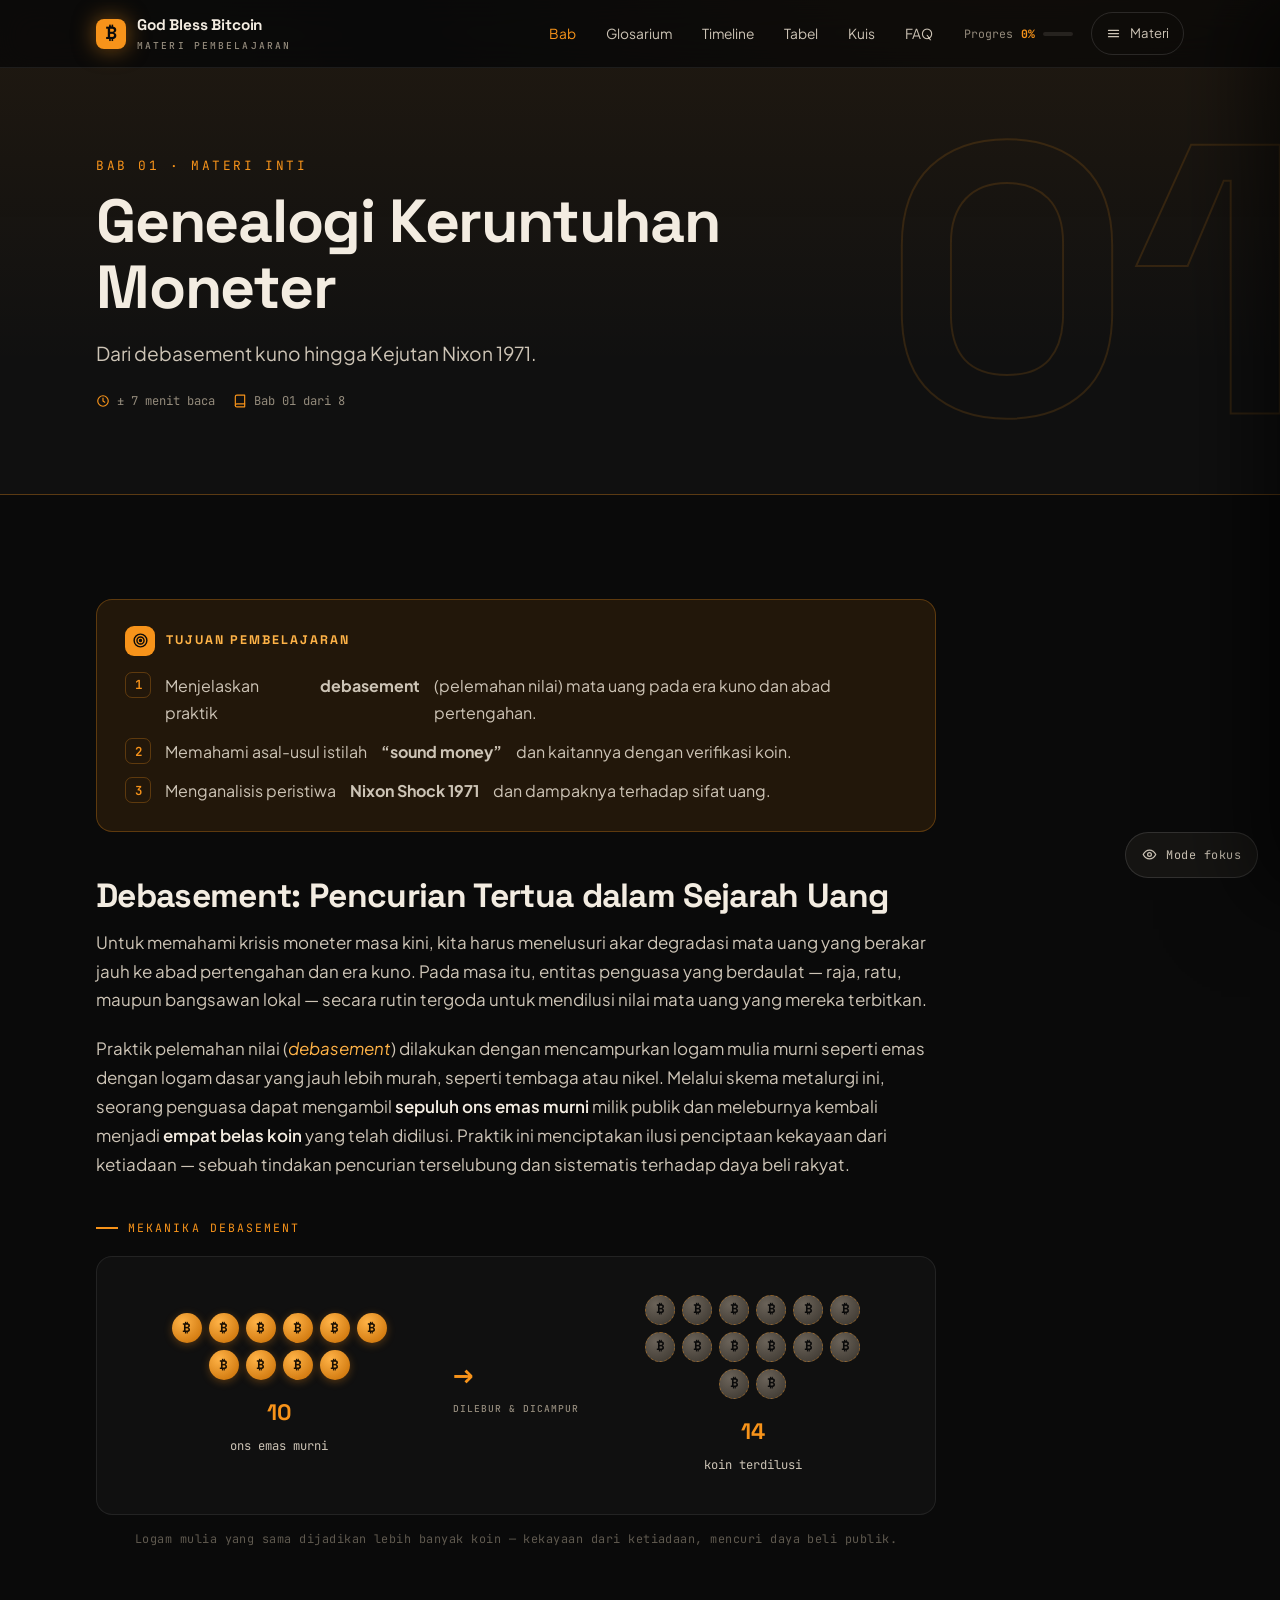
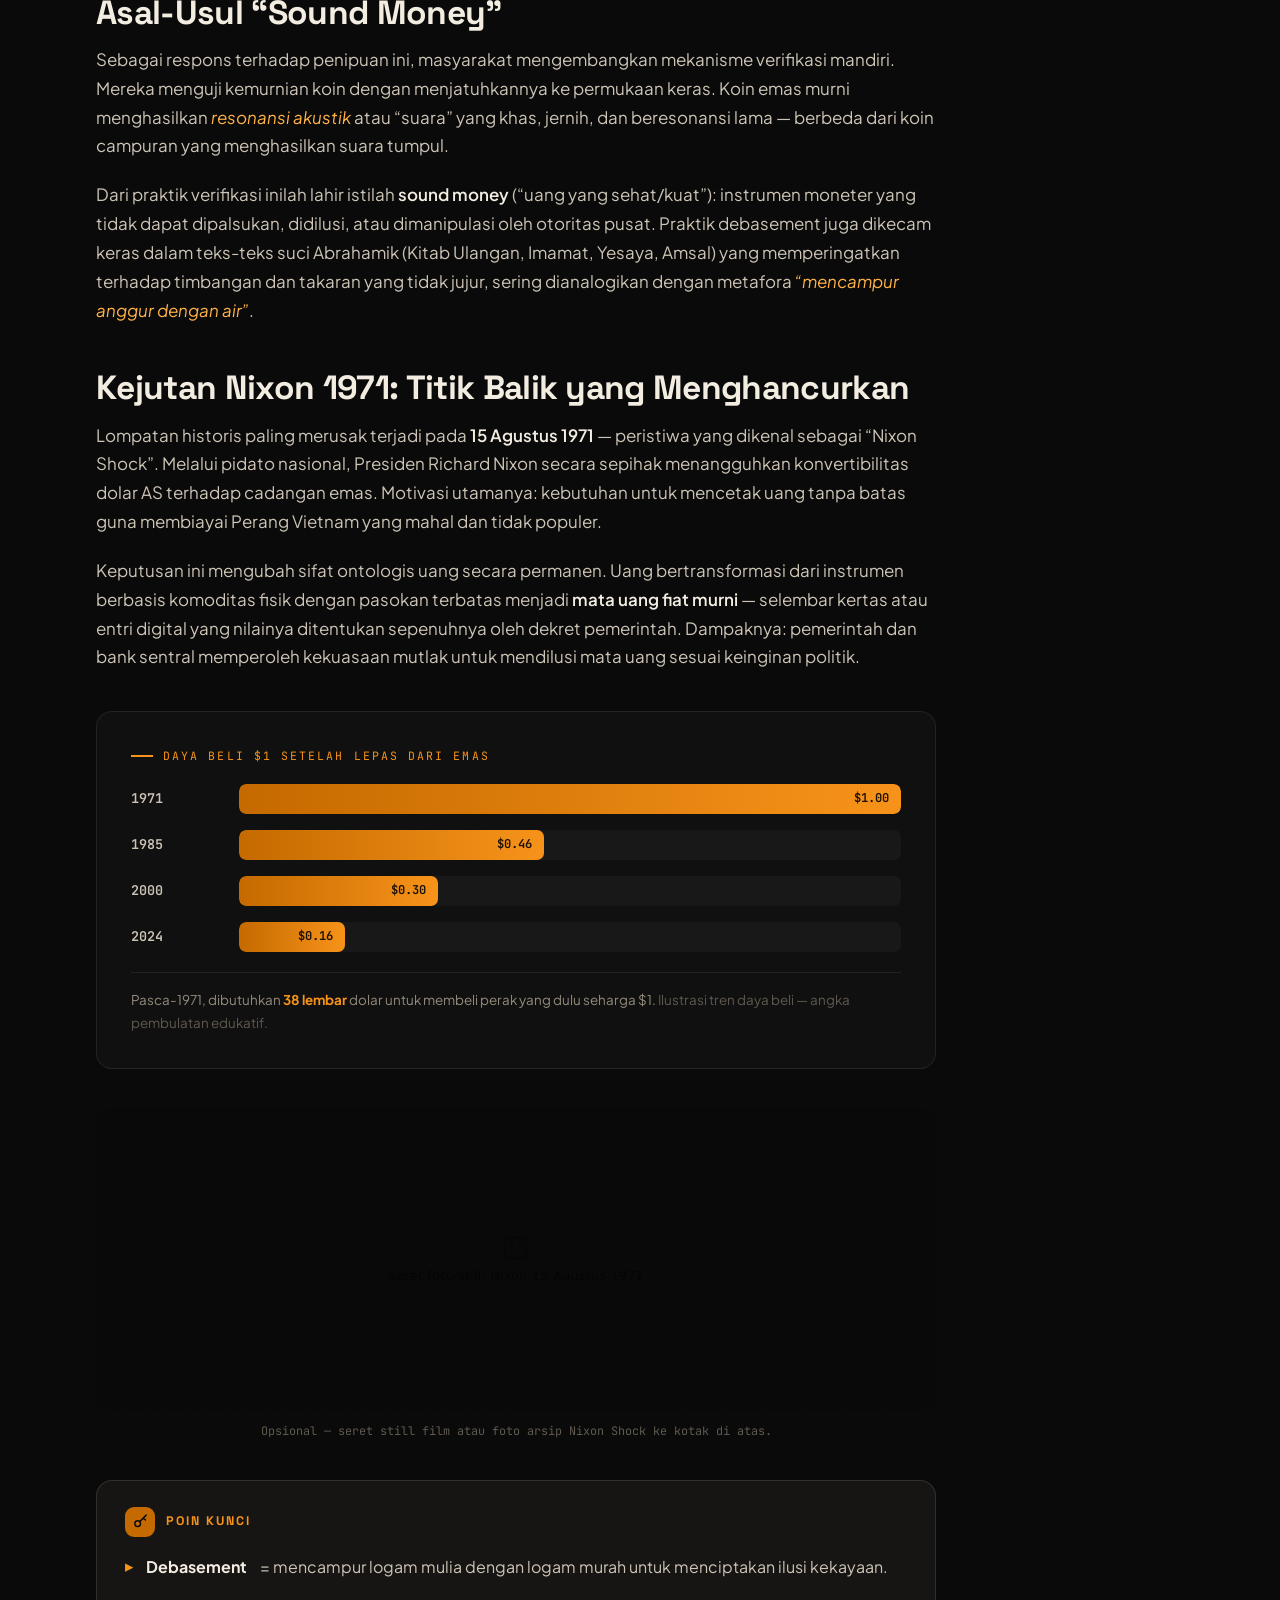
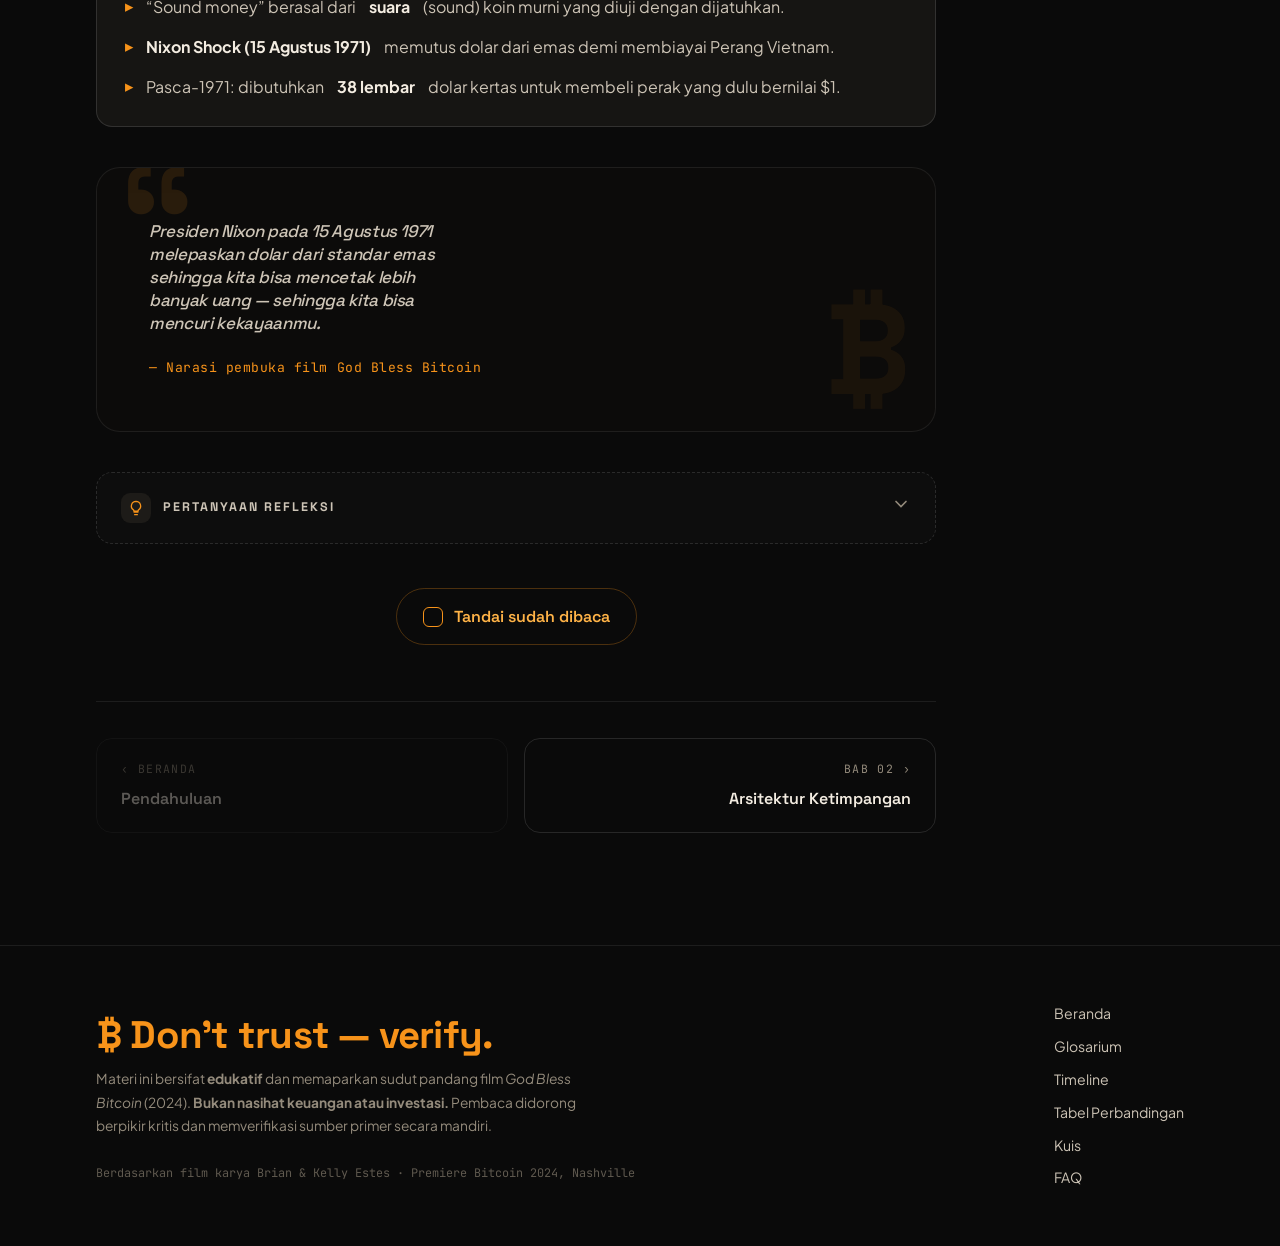
==== bab-1.html @ dab7642d "chore: initial commit — situs pembelajaran God Bless Bitcoin siap deploy Materi 8 bab berdasarkan fi" ====
<!DOCTYPE html>
<html lang="id">
<head>
<script>document.documentElement.classList.add('js');</script>
<meta charset="UTF-8" />
<meta name="viewport" content="width=device-width, initial-scale=1.0" />
<title>Bab 01: Genealogi Keruntuhan Moneter — God Bless Bitcoin</title>
<meta name="description" content="Dari debasement kuno hingga Kejutan Nixon 1971." />
<link rel="preconnect" href="https://fonts.googleapis.com" />
<link rel="preconnect" href="https://fonts.gstatic.com" crossorigin />
<link href="https://fonts.googleapis.com/css2?family=Space+Grotesk:wght@400;500;600;700&family=Plus+Jakarta+Sans:ital,wght@0,400;0,500;0,600;0,700;1,400;1,500&family=JetBrains+Mono:wght@400;500;600&display=swap" rel="stylesheet" />
<link rel="stylesheet" href="assets/styles.css" />
<link rel="stylesheet" href="assets/diagrams.css" />
</head>
<body data-page="bab-1">
<div class="scrollbar"></div>
<header class="nav">
  <div class="nav__inner">
    <a class="brand" href="index.html">
      <span class="brand__mark btc">₿</span>
      <span class="brand__txt">God Bless Bitcoin<small>Materi Pembelajaran</small></span>
    </a>
    <span class="nav__spacer"></span>
    <nav class="nav__links" aria-label="Navigasi utama">
      <a class="nav__link is-active" href="bab-1.html">Bab</a>
      <a class="nav__link" href="glosarium.html">Glosarium</a>
      <a class="nav__link" href="timeline.html">Timeline</a>
      <a class="nav__link" href="tabel.html">Tabel</a>
      <a class="nav__link" href="kuis.html">Kuis</a>
      <a class="nav__link" href="faq.html">FAQ</a>
    </nav>
    <span class="nav__progress">Progres <b>0%</b><span class="nav__dot"><i></i></span></span>
    <button class="menu-btn" data-open-menu aria-label="Buka daftar materi">
      <svg viewBox="0 0 24 24" fill="none" stroke="currentColor" stroke-width="2" stroke-linecap="round"><path d="M4 7h16M4 12h16M4 17h16"/></svg>
      Materi
    </button>
  </div>
</header>

<main class="page">
  <section class="chap-band">
    <span class="chap-band__ghost" aria-hidden="true">01</span>
    <div class="wrap" data-reveal>
      <span class="chap-band__no mono">BAB 01 · MATERI INTI</span>
      <h1>Genealogi Keruntuhan Moneter</h1>
      <p class="chap-band__sub">Dari debasement kuno hingga Kejutan Nixon 1971.</p>
      <div class="chap-band__meta">
        <span><svg viewBox="0 0 24 24" fill="none" stroke="currentColor" stroke-width="2" stroke-linecap="round" stroke-linejoin="round"><circle cx="12" cy="12" r="9"/><path d="M12 7v5l3 2"/></svg> ± 7 menit baca</span>
        <span><svg viewBox="0 0 24 24" fill="none" stroke="currentColor" stroke-width="2" stroke-linecap="round" stroke-linejoin="round"><path d="M4 19.5A2.5 2.5 0 016.5 17H20"/><path d="M6.5 2H20v20H6.5A2.5 2.5 0 014 19.5v-15A2.5 2.5 0 016.5 2z"/></svg> Bab 01 dari 8</span>
      </div>
    </div>
  </section>

  <section class="article">
    <div class="wrap">
      <div class="read">
        <div class="callout c-obj" data-reveal>
          <div class="callout__title"><span class="ic"><svg viewBox="0 0 24 24" fill="none" stroke="currentColor" stroke-width="2"><circle cx="12" cy="12" r="9"/><circle cx="12" cy="12" r="5"/><circle cx="12" cy="12" r="1.4" fill="currentColor"/></svg></span>Tujuan Pembelajaran</div>
          <ol>
            <li>Menjelaskan praktik <strong>debasement</strong> (pelemahan nilai) mata uang pada era kuno dan abad pertengahan.</li>
            <li>Memahami asal-usul istilah <strong>“sound money”</strong> dan kaitannya dengan verifikasi koin.</li>
            <li>Menganalisis peristiwa <strong>Nixon Shock 1971</strong> dan dampaknya terhadap sifat uang.</li>
          </ol>
        </div>

        <h2>Debasement: Pencurian Tertua dalam Sejarah Uang</h2>
        <p>Untuk memahami krisis moneter masa kini, kita harus menelusuri akar degradasi mata uang yang berakar jauh ke abad pertengahan dan era kuno. Pada masa itu, entitas penguasa yang berdaulat — raja, ratu, maupun bangsawan lokal — secara rutin tergoda untuk mendilusi nilai mata uang yang mereka terbitkan.</p>
        <p>Praktik pelemahan nilai (<em>debasement</em>) dilakukan dengan mencampurkan logam mulia murni seperti emas dengan logam dasar yang jauh lebih murah, seperti tembaga atau nikel. Melalui skema metalurgi ini, seorang penguasa dapat mengambil <strong>sepuluh ons emas murni</strong> milik publik dan meleburnya kembali menjadi <strong>empat belas koin</strong> yang telah didilusi. Praktik ini menciptakan ilusi penciptaan kekayaan dari ketiadaan — sebuah tindakan pencurian terselubung dan sistematis terhadap daya beli rakyat.</p>
        <figure class="dgm" data-reveal>
          <div class="dgm__title">Mekanika Debasement</div>
          <div class="debase">
            <div class="debase__side">
              <div class="debase__coins">
                <span class="coin coin--pure">₿</span><span class="coin coin--pure">₿</span><span class="coin coin--pure">₿</span><span class="coin coin--pure">₿</span><span class="coin coin--pure">₿</span><span class="coin coin--pure">₿</span><span class="coin coin--pure">₿</span><span class="coin coin--pure">₿</span><span class="coin coin--pure">₿</span><span class="coin coin--pure">₿</span>
              </div>
              <div class="debase__lbl"><b>10</b> ons emas murni</div>
            </div>
            <div class="debase__arrow">&rarr;<small>dilebur &amp; dicampur</small></div>
            <div class="debase__side">
              <div class="debase__coins">
                <span class="coin coin--debased">₿</span><span class="coin coin--debased">₿</span><span class="coin coin--debased">₿</span><span class="coin coin--debased">₿</span><span class="coin coin--debased">₿</span><span class="coin coin--debased">₿</span><span class="coin coin--debased">₿</span><span class="coin coin--debased">₿</span><span class="coin coin--debased">₿</span><span class="coin coin--debased">₿</span><span class="coin coin--debased">₿</span><span class="coin coin--debased">₿</span><span class="coin coin--debased">₿</span><span class="coin coin--debased">₿</span>
              </div>
              <div class="debase__lbl"><b>14</b> koin terdilusi</div>
            </div>
          </div>
          <figcaption class="dgm__cap">Logam mulia yang sama dijadikan lebih banyak koin — kekayaan dari ketiadaan, mencuri daya beli publik.</figcaption>
        </figure>
        <h2>Asal-Usul “Sound Money”</h2>
        <p>Sebagai respons terhadap penipuan ini, masyarakat mengembangkan mekanisme verifikasi mandiri. Mereka menguji kemurnian koin dengan menjatuhkannya ke permukaan keras. Koin emas murni menghasilkan <em>resonansi akustik</em> atau “suara” yang khas, jernih, dan beresonansi lama — berbeda dari koin campuran yang menghasilkan suara tumpul.</p>
        <p>Dari praktik verifikasi inilah lahir istilah <strong>sound money</strong> (“uang yang sehat/kuat”): instrumen moneter yang tidak dapat dipalsukan, didilusi, atau dimanipulasi oleh otoritas pusat. Praktik debasement juga dikecam keras dalam teks-teks suci Abrahamik (Kitab Ulangan, Imamat, Yesaya, Amsal) yang memperingatkan terhadap timbangan dan takaran yang tidak jujur, sering dianalogikan dengan metafora <em>“mencampur anggur dengan air”</em>.</p>
        <h2>Kejutan Nixon 1971: Titik Balik yang Menghancurkan</h2>
        <p>Lompatan historis paling merusak terjadi pada <strong>15 Agustus 1971</strong> — peristiwa yang dikenal sebagai “Nixon Shock”. Melalui pidato nasional, Presiden Richard Nixon secara sepihak menangguhkan konvertibilitas dolar AS terhadap cadangan emas. Motivasi utamanya: kebutuhan untuk mencetak uang tanpa batas guna membiayai Perang Vietnam yang mahal dan tidak populer.</p>
        <p>Keputusan ini mengubah sifat ontologis uang secara permanen. Uang bertransformasi dari instrumen berbasis komoditas fisik dengan pasokan terbatas menjadi <strong>mata uang fiat murni</strong> — selembar kertas atau entri digital yang nilainya ditentukan sepenuhnya oleh dekret pemerintah. Dampaknya: pemerintah dan bank sentral memperoleh kekuasaan mutlak untuk mendilusi mata uang sesuai keinginan politik.</p>
        <figure class="dgm barchart" data-reveal>
          <div class="dgm__title">Daya Beli $1 Setelah Lepas dari Emas</div>
          <div class="barchart__rows">
            <div class="barrow"><span class="barrow__yr mono">1971</span><div class="barrow__track"><div class="barrow__fill" style="--w:100%"><span class="barrow__val">$1.00</span></div></div></div>
            <div class="barrow"><span class="barrow__yr mono">1985</span><div class="barrow__track"><div class="barrow__fill" style="--w:46%"><span class="barrow__val">$0.46</span></div></div></div>
            <div class="barrow"><span class="barrow__yr mono">2000</span><div class="barrow__track"><div class="barrow__fill" style="--w:30%"><span class="barrow__val">$0.30</span></div></div></div>
            <div class="barrow"><span class="barrow__yr mono">2024</span><div class="barrow__track"><div class="barrow__fill" style="--w:16%"><span class="barrow__val">$0.16</span></div></div></div>
          </div>
          <div class="barchart__foot">Pasca-1971, dibutuhkan <b>38 lembar</b> dolar untuk membeli perak yang dulu seharga $1. <span style="color:var(--text-faint)">Ilustrasi tren daya beli — angka pembulatan edukatif.</span></div>
        </figure>

        <figure class="imgslot" data-reveal>
          <image-slot id="bab1-nixon" style="height:300px" shape="rounded" radius="16" placeholder="Seret foto/still: Nixon 15 Agustus 1971"></image-slot>
          <figcaption>Opsional — seret still film atau foto arsip Nixon Shock ke kotak di atas.</figcaption>
        </figure>

        <div class="callout c-key">
          <div class="callout__title"><span class="ic"><svg viewBox="0 0 24 24" fill="none" stroke="currentColor" stroke-width="2" stroke-linecap="round" stroke-linejoin="round"><circle cx="8" cy="15" r="4"/><path d="M10.8 12.2L20 3M16 7l3 3"/></svg></span>Poin Kunci</div>
          <ul>
            <li><strong>Debasement</strong> = mencampur logam mulia dengan logam murah untuk menciptakan ilusi kekayaan.</li>
            <li>“Sound money” berasal dari <strong>suara</strong> (sound) koin murni yang diuji dengan dijatuhkan.</li>
            <li><strong>Nixon Shock (15 Agustus 1971)</strong> memutus dolar dari emas demi membiayai Perang Vietnam.</li>
            <li>Pasca-1971: dibutuhkan <strong>38 lembar</strong> dolar kertas untuk membeli perak yang dulu bernilai $1.</li>
          </ul>
        </div>
        <figure class="quote">
          <p>Presiden Nixon pada 15 Agustus 1971 melepaskan dolar dari standar emas sehingga kita bisa mencetak lebih banyak uang — sehingga kita bisa mencuri kekayaanmu.</p>
          <cite>— Narasi pembuka film God Bless Bitcoin</cite>
        </figure>

        <details class="reflect" data-reveal>
          <summary>
            <span class="ic"><svg viewBox="0 0 24 24" fill="none" stroke="currentColor" stroke-width="2" stroke-linecap="round" stroke-linejoin="round"><path d="M9 18h6M10 22h4M12 2a7 7 0 00-4 12.7c.6.5 1 1.3 1 2.1h6c0-.8.4-1.6 1-2.1A7 7 0 0012 2z"/></svg></span>
            <b>Pertanyaan Refleksi</b>
            <span class="chev"><svg viewBox="0 0 24 24" width="20" height="20" fill="none" stroke="currentColor" stroke-width="2" stroke-linecap="round"><path d="M6 9l6 6 6-6"/></svg></span>
          </summary>
          <div class="reflect__body">
            <ol>
              <li>Mengapa kemampuan mencetak uang tanpa batas bisa disebut sebagai “pencurian” meskipun dilakukan secara legal oleh negara?</li>
              <li>Apa perbedaan filosofis antara uang yang dijangkar komoditas (emas) dengan uang fiat?</li>
            </ol>
          </div>
        </details>

        <div class="read-toggle">
          <button id="markRead" data-slug="bab-1">
            <span class="box"><svg viewBox="0 0 24 24" fill="none" stroke="currentColor" stroke-width="3" stroke-linecap="round" stroke-linejoin="round"><path d="M5 13l4 4L19 7"/></svg></span>
            <span class="label">Tandai sudah dibaca</span>
          </button>
        </div>

        <nav class="chap-nav" aria-label="Navigasi bab">
        <a class="prev disabled" href="index.html"><span class="lbl">‹ Beranda</span><span class="ttl">Pendahuluan</span></a>
        <a class="next" href="bab-2.html"><span class="lbl">Bab 02 ›</span><span class="ttl">Arsitektur Ketimpangan</span></a>
      </nav>
      </div>
    </div>
  </section>
</main>

<footer class="foot">
  <div class="wrap foot__grid">
    <div>
      <div class="foot__tag btc">₿ Don't trust — verify.</div>
      <p class="foot__disc">Materi ini bersifat <strong>edukatif</strong> dan memaparkan sudut pandang film <em>God Bless Bitcoin</em> (2024). <strong>Bukan nasihat keuangan atau investasi.</strong> Pembaca didorong berpikir kritis dan memverifikasi sumber primer secara mandiri.</p>
      <p class="foot__cred">Berdasarkan film karya Brian &amp; Kelly Estes · Premiere Bitcoin 2024, Nashville</p>
    </div>
    <nav class="foot__links" aria-label="Tautan kaki">
      <a href="index.html">Beranda</a>
      <a href="glosarium.html">Glosarium</a>
      <a href="timeline.html">Timeline</a>
      <a href="tabel.html">Tabel Perbandingan</a>
      <a href="kuis.html">Kuis</a>
      <a href="faq.html">FAQ</a>
    </nav>
  </div>
</footer>
<button class="focus-fab" id="focusFab" aria-label="Mode fokus baca">
  <svg viewBox="0 0 24 24" fill="none" stroke="currentColor" stroke-width="2" stroke-linecap="round" stroke-linejoin="round"><path d="M2 12s3.5-7 10-7 10 7 10 7-3.5 7-10 7-10-7-10-7z"/><circle cx="12" cy="12" r="3"/></svg>
  <span class="label">Mode fokus</span>
</button>
<script src="assets/image-slot.js"></script>
<script src="assets/app.js"></script>
</body>
</html>
---- assets/styles.css ----
/* =========================================================================
   GOD BLESS BITCOIN — Materi Pembelajaran
   Design system: dark mode, Bitcoin-orange glow.
   Type: Space Grotesk (display) / Plus Jakarta Sans (body) / JetBrains Mono (labels)
   ========================================================================= */

:root {
  /* Surfaces (warm-toned blacks, chroma kept very low) */
  --bg:        #0A0A0A;
  --bg-1:      #101010;
  --bg-2:      #161513;
  --bg-3:      #1d1b18;
  --bg-card:   #141312;
  --ink:       #0A0A0A;

  /* Bitcoin orange family */
  --orange:        #F7931A;
  --orange-bright: #FFB347;
  --orange-glow:   #FF9E2C;
  --orange-dark:   #C56A00;
  --orange-tint:   rgba(247,147,26,0.10);
  --orange-tint-2: rgba(247,147,26,0.16);
  --orange-line:   rgba(247,147,26,0.28);

  /* Text (warm off-white, no pure white) */
  --text:       #F3ECE1;
  --text-soft:  #CDC4B6;
  --text-muted: #948B7C;
  --text-faint: #5f594f;

  /* Neutral borders */
  --line:    rgba(255,255,255,0.08);
  --line-2:  rgba(255,255,255,0.12);

  --radius:    16px;
  --radius-sm: 10px;
  --radius-lg: 24px;

  --maxw: 1200px;
  --readw: 70ch;

  --shadow:      0 24px 60px -24px rgba(0,0,0,0.8);
  --glow:        0 0 0 1px var(--orange-line), 0 18px 50px -18px rgba(247,147,26,0.35);

  --font-display: "Space Grotesk", system-ui, sans-serif;
  --font-body:    "Plus Jakarta Sans", system-ui, sans-serif;
  --font-mono:    "JetBrains Mono", ui-monospace, monospace;

  --nav-h: 68px;
}

/* ----------------------------------------------------------------- reset */
*, *::before, *::after { box-sizing: border-box; }
* { margin: 0; padding: 0; }

html { scroll-behavior: smooth; scroll-padding-top: calc(var(--nav-h) + 24px); }
@media (prefers-reduced-motion: reduce) { html { scroll-behavior: auto; } }

body {
  font-family: var(--font-body);
  background: var(--bg);
  color: var(--text);
  line-height: 1.7;
  -webkit-font-smoothing: antialiased;
  text-rendering: optimizeLegibility;
  overflow-x: hidden;
}

/* Ambient orange aura fixed behind everything */
body::before {
  content: "";
  position: fixed;
  inset: 0;
  z-index: 0;
  pointer-events: none;
  background:
    radial-gradient(1100px 600px at 80% -8%, rgba(247,147,26,0.10), transparent 60%),
    radial-gradient(900px 500px at -5% 12%, rgba(247,147,26,0.05), transparent 55%);
}

img { max-width: 100%; display: block; }
a { color: inherit; text-decoration: none; }
button { font: inherit; color: inherit; cursor: pointer; background: none; border: none; }

::selection { background: var(--orange); color: #0A0A0A; }

/* scrollbar */
::-webkit-scrollbar { width: 11px; height: 11px; }
::-webkit-scrollbar-track { background: var(--bg); }
::-webkit-scrollbar-thumb { background: #2b2823; border-radius: 20px; border: 3px solid var(--bg); }
::-webkit-scrollbar-thumb:hover { background: var(--orange-dark); }

/* ------------------------------------------------------------- typography */
h1, h2, h3, h4 { font-family: var(--font-display); font-weight: 700; line-height: 1.08; letter-spacing: -0.02em; }
.mono { font-family: var(--font-mono); }

.eyebrow {
  font-family: var(--font-mono);
  font-size: 0.72rem;
  letter-spacing: 0.28em;
  text-transform: uppercase;
  color: var(--orange);
  font-weight: 600;
}

.btc { font-family: var(--font-display); }

/* ------------------------------------------------------------------ layout */
.wrap { width: 100%; max-width: var(--maxw); margin-inline: auto; padding-inline: clamp(20px, 5vw, 56px); position: relative; z-index: 1; }
.page { position: relative; z-index: 1; }
.section { padding-block: clamp(56px, 9vw, 120px); }
.read { max-width: var(--readw); }

/* =================================================================== NAV */
.nav {
  position: sticky; top: 0; z-index: 80;
  height: var(--nav-h);
  display: flex; align-items: center;
  background: rgba(10,10,10,0.72);
  backdrop-filter: blur(16px) saturate(1.2);
  border-bottom: 1px solid var(--line);
  transition: transform .35s ease;
}
.nav__inner { width: 100%; max-width: var(--maxw); margin-inline: auto; padding-inline: clamp(20px, 5vw, 56px);
  display: flex; align-items: center; gap: 18px; }
.brand { display: flex; align-items: center; gap: 11px; font-family: var(--font-display); font-weight: 700; letter-spacing: -0.01em; }
.brand__mark {
  width: 30px; height: 30px; border-radius: 8px; flex: none;
  display: grid; place-items: center;
  background: var(--orange); color: #0A0A0A; font-weight: 700; font-size: 1.1rem;
  box-shadow: 0 0 22px rgba(247,147,26,0.5);
}
.brand__txt { font-size: 0.96rem; }
.brand__txt small { display: block; font-family: var(--font-mono); font-weight: 500; font-size: 0.6rem; letter-spacing: 0.22em; color: var(--text-muted); text-transform: uppercase; }
.nav__spacer { flex: 1; }
.nav__links { display: flex; align-items: center; gap: 4px; }
.nav__link {
  font-size: 0.86rem; color: var(--text-soft); padding: 8px 13px; border-radius: 999px;
  transition: color .2s, background .2s; white-space: nowrap;
}
.nav__link:hover { color: var(--text); background: rgba(255,255,255,0.05); }
.nav__link.is-active { color: var(--orange); }
.nav__progress { font-family: var(--font-mono); font-size: 0.72rem; color: var(--text-muted); display: flex; align-items: center; gap: 8px; }
.nav__progress b { color: var(--orange); }
.nav__dot { width: 30px; height: 4px; border-radius: 9px; background: #26231f; overflow: hidden; }
.nav__dot i { display: block; height: 100%; width: 0%; background: var(--orange); transition: width .4s ease; }

.menu-btn {
  display: inline-flex; align-items: center; gap: 9px; padding: 9px 14px;
  border: 1px solid var(--line-2); border-radius: 999px; font-size: 0.82rem; color: var(--text-soft);
  transition: border-color .2s, color .2s;
}
.menu-btn:hover { border-color: var(--orange-line); color: var(--text); }
.menu-btn svg { width: 15px; height: 15px; }

/* scroll progress bar (top) */
.scrollbar { position: fixed; top: 0; left: 0; height: 3px; width: 0%; background: linear-gradient(90deg, var(--orange-dark), var(--orange-bright)); z-index: 95; box-shadow: 0 0 12px rgba(247,147,26,0.7); }

/* focus mode hides nav */
body.focus .nav { transform: translateY(-100%); }
body.focus .scrollbar { top: 0; }

/* ============================================================= DRAWER MENU */
.drawer-scrim { position: fixed; inset: 0; z-index: 100; background: rgba(0,0,0,0.6); backdrop-filter: blur(4px); opacity: 0; visibility: hidden; transition: opacity .3s, visibility .3s; }
.drawer-scrim.open { opacity: 1; visibility: visible; }
.drawer {
  position: fixed; top: 0; right: 0; z-index: 101; height: 100%; width: min(440px, 90vw);
  background: var(--bg-1); border-left: 1px solid var(--line-2);
  transform: translateX(100%); transition: transform .38s cubic-bezier(.4,0,.1,1);
  display: flex; flex-direction: column; box-shadow: -30px 0 80px rgba(0,0,0,0.6);
}
.drawer.open { transform: translateX(0); }
.drawer__head { display: flex; align-items: center; justify-content: space-between; padding: 22px 26px; border-bottom: 1px solid var(--line); }
.drawer__head h3 { font-size: 1.05rem; }
.drawer__close { width: 38px; height: 38px; border-radius: 10px; border: 1px solid var(--line-2); display: grid; place-items: center; color: var(--text-soft); }
.drawer__close:hover { border-color: var(--orange-line); color: var(--orange); }
.drawer__body { overflow-y: auto; padding: 18px 18px 40px; }
.drawer__meter { margin: 6px 8px 18px; }
.drawer__meter .bar { height: 8px; border-radius: 8px; background: #221f1b; overflow: hidden; }
.drawer__meter .bar i { display: block; height: 100%; width: 0%; background: linear-gradient(90deg, var(--orange-dark), var(--orange-bright)); transition: width .5s ease; }
.drawer__meter .lbl { display: flex; justify-content: space-between; font-family: var(--font-mono); font-size: 0.72rem; color: var(--text-muted); margin-bottom: 8px; }
.drawer__meter .lbl b { color: var(--orange); }
.drawer__group { font-family: var(--font-mono); font-size: 0.66rem; letter-spacing: 0.2em; text-transform: uppercase; color: var(--text-faint); padding: 16px 12px 8px; }
.drawer__item {
  display: flex; align-items: center; gap: 13px; padding: 12px 12px; border-radius: 12px;
  color: var(--text-soft); transition: background .18s, color .18s;
}
.drawer__item:hover { background: rgba(255,255,255,0.04); color: var(--text); }
.drawer__item.is-active { background: var(--orange-tint); color: var(--orange); }
.drawer__num { font-family: var(--font-mono); font-size: 0.8rem; width: 26px; flex: none; color: var(--orange); font-weight: 600; }
.drawer__item.is-active .drawer__num { color: var(--orange-bright); }
.drawer__txt { flex: 1; min-width: 0; }
.drawer__txt b { display: block; font-family: var(--font-display); font-weight: 600; font-size: 0.95rem; line-height: 1.2; }
.drawer__txt span { font-size: 0.76rem; color: var(--text-muted); }
.drawer__check { width: 20px; height: 20px; border-radius: 50%; border: 1.5px solid #34302a; flex: none; display: grid; place-items: center; }
.drawer__check.read { border-color: var(--orange); background: var(--orange); color: #0A0A0A; }
.drawer__check svg { width: 12px; height: 12px; opacity: 0; }
.drawer__check.read svg { opacity: 1; }

/* ==================================================================== HERO */
.hero { position: relative; min-height: calc(100vh - var(--nav-h)); display: flex; align-items: center; overflow: hidden; padding-block: 60px; }
.hero__glyphs { position: absolute; inset: 0; z-index: 0; pointer-events: none; overflow: hidden; }
.hero__glyphs span {
  position: absolute; font-family: var(--font-display); font-weight: 700; color: var(--orange);
  opacity: 0.05; user-select: none; will-change: transform;
}
.hero__inner { position: relative; z-index: 2; }
.hero__tag { display: inline-flex; align-items: center; gap: 10px; padding: 7px 15px; border: 1px solid var(--orange-line); border-radius: 999px; background: var(--orange-tint); margin-bottom: 28px; }
.hero__tag b { font-family: var(--font-mono); font-size: 0.72rem; letter-spacing: 0.14em; color: var(--orange-bright); text-transform: uppercase; }
.hero h1 {
  font-size: clamp(2.9rem, 9.5vw, 7.4rem); line-height: 0.92; letter-spacing: -0.04em;
  text-transform: uppercase;
}
.hero h1 .l2 { color: transparent; -webkit-text-stroke: 1.4px var(--orange); position: relative; }
.hero h1 .glow { color: var(--orange); text-shadow: 0 0 60px rgba(247,147,26,0.55); }
.hero__sub { max-width: 56ch; margin-top: 26px; font-size: clamp(1rem, 2vw, 1.22rem); color: var(--text-soft); }
.hero__meta { margin-top: 18px; font-family: var(--font-mono); font-size: 0.8rem; color: var(--text-muted); }
.hero__cta { display: flex; flex-wrap: wrap; gap: 14px; margin-top: 38px; }

.btn {
  display: inline-flex; align-items: center; gap: 11px; padding: 15px 26px; border-radius: 999px;
  font-family: var(--font-display); font-weight: 600; font-size: 0.98rem; letter-spacing: -0.01em;
  transition: transform .2s, box-shadow .2s, background .2s, border-color .2s; white-space: nowrap;
}
.btn--primary { background: var(--orange); color: #0A0A0A; box-shadow: 0 0 0 0 rgba(247,147,26,0.5); }
.btn--primary:hover { transform: translateY(-2px); box-shadow: 0 16px 40px -10px rgba(247,147,26,0.6); }
.btn--ghost { border: 1px solid var(--line-2); color: var(--text); }
.btn--ghost:hover { border-color: var(--orange-line); color: var(--orange-bright); transform: translateY(-2px); }
.btn svg { width: 17px; height: 17px; }

/* stat cards */
.stats { display: grid; grid-template-columns: repeat(4, 1fr); gap: 16px; margin-top: 60px; }
.stat {
  background: var(--bg-card); border: 1px solid var(--line); border-radius: var(--radius);
  padding: 26px 24px; position: relative; overflow: hidden;
}
.stat::after { content: "₿"; position: absolute; right: -10px; bottom: -22px; font-family: var(--font-display); font-weight: 700; font-size: 5rem; color: var(--orange); opacity: 0.06; }
.stat__num { font-family: var(--font-display); font-weight: 700; font-size: clamp(2rem, 4vw, 2.9rem); color: var(--orange); letter-spacing: -0.03em; line-height: 1; }
.stat__num small { font-size: 0.5em; color: var(--orange-bright); }
.stat__lbl { margin-top: 10px; font-size: 0.84rem; color: var(--text-soft); line-height: 1.35; }

/* ============================================================ GENERIC CARDS */
.section-head { margin-bottom: 44px; }
.section-head h2 { font-size: clamp(1.9rem, 4.5vw, 3.1rem); }
.section-head p { color: var(--text-soft); margin-top: 14px; max-width: 60ch; }

/* page hero (inner pages) */
.phead { position: relative; padding-top: clamp(48px, 7vw, 84px); padding-bottom: clamp(36px, 5vw, 56px); border-bottom: 1px solid var(--line); overflow: hidden; }
.phead__big { position: absolute; right: -2vw; top: -2vw; font-family: var(--font-display); font-weight: 700; font-size: 22vw; color: var(--orange); opacity: 0.05; line-height: 1; pointer-events: none; }
.phead h1 { font-size: clamp(2.2rem, 6vw, 4rem); margin-top: 14px; }
.phead p { color: var(--text-soft); margin-top: 16px; max-width: 60ch; }

/* ============================================================ CHAPTER PAGE */
.chap-band {
  position: relative; overflow: hidden;
  background:
    linear-gradient(180deg, rgba(247,147,26,0.06), transparent 70%),
    var(--bg-1);
  border-bottom: 1px solid var(--orange-line);
  padding-block: clamp(46px, 7vw, 82px);
}
.chap-band__ghost { position: absolute; right: -2vw; top: 50%; transform: translateY(-50%); font-family: var(--font-display); font-weight: 700; font-size: 30vw; line-height: 0.8; color: transparent; -webkit-text-stroke: 2px rgba(247,147,26,0.14); pointer-events: none; }
.chap-band .eyebrow { display: block; }
.chap-band__no { font-family: var(--font-mono); font-size: 0.8rem; color: var(--orange); letter-spacing: 0.2em; }
.chap-band h1 { font-size: clamp(2.1rem, 5.6vw, 3.8rem); margin-top: 12px; max-width: 18ch; }
.chap-band__sub { margin-top: 16px; color: var(--text-soft); font-size: clamp(1rem, 2vw, 1.2rem); max-width: 52ch; }
.chap-band__meta { margin-top: 22px; display: flex; flex-wrap: wrap; gap: 10px 18px; font-family: var(--font-mono); font-size: 0.76rem; color: var(--text-muted); }
.chap-band__meta span { display: inline-flex; align-items: center; gap: 7px; }
.chap-band__meta svg { width: 14px; height: 14px; color: var(--orange); }

/* article body */
.article { padding-block: clamp(40px, 6vw, 72px); }
.article .read > h2 { font-size: clamp(1.5rem, 3.2vw, 2.1rem); margin: 46px 0 14px; letter-spacing: -0.02em; }
.article .read > h2:first-child { margin-top: 0; }
.article .read p { margin-bottom: 20px; color: var(--text-soft); font-size: 1.06rem; }
.article .read p strong, .article .read p b { color: var(--text); font-weight: 600; }
.article .read em { color: var(--orange-bright); font-style: italic; }

/* callout boxes */
.callout { border-radius: var(--radius); padding: 26px 28px; margin: 32px 0; position: relative; }
.callout__title { display: flex; align-items: center; gap: 11px; font-family: var(--font-display); font-weight: 700; font-size: 0.78rem; letter-spacing: 0.16em; text-transform: uppercase; margin-bottom: 16px; }
.callout__title .ic { width: 30px; height: 30px; border-radius: 9px; display: grid; place-items: center; flex: none; }
.callout__title .ic svg { width: 17px; height: 17px; }

/* objectives — orange tint */
.c-obj { background: var(--orange-tint); border: 1px solid var(--orange-line); }
.c-obj .callout__title { color: var(--orange-bright); }
.c-obj .ic { background: var(--orange); color: #0A0A0A; }
.c-obj ol { list-style: none; counter-reset: o; display: grid; gap: 12px; }
.c-obj li { counter-increment: o; display: flex; gap: 14px; color: var(--text-soft); }
.c-obj li::before { content: counter(o); font-family: var(--font-mono); font-size: 0.78rem; font-weight: 600; color: var(--orange); border: 1px solid var(--orange-line); border-radius: 7px; width: 26px; height: 26px; display: grid; place-items: center; flex: none; }

/* key points — dark accent */
.c-key { background: var(--bg-2); border: 1px solid var(--line-2); }
.c-key .callout__title { color: var(--orange); }
.c-key .ic { background: var(--orange-dark); color: #0A0A0A; }
.c-key ul { list-style: none; display: grid; gap: 13px; }
.c-key li { display: flex; gap: 13px; color: var(--text-soft); }
.c-key li::before { content: "▸"; color: var(--orange); font-size: 1.05rem; line-height: 1.5; flex: none; }
.c-key li b, .c-key li strong { color: var(--text); }

/* quote block */
.quote { background: #0c0b0a; border: 1px solid var(--line); border-radius: var(--radius-lg); padding: clamp(30px, 5vw, 52px); margin: 40px 0; position: relative; overflow: hidden; }
.quote::before { content: "\201C"; position: absolute; top: -26px; left: 20px; font-family: var(--font-display); font-size: 12rem; color: var(--orange); opacity: 0.12; line-height: 1; }
.quote::after { content: "₿"; position: absolute; right: 24px; bottom: -28px; font-family: var(--font-display); font-weight: 700; font-size: 8rem; color: var(--orange); opacity: 0.06; }
.quote p { position: relative; font-family: var(--font-display); font-weight: 500; font-style: italic; font-size: clamp(1.3rem, 3vw, 2rem); line-height: 1.35; color: var(--text); letter-spacing: -0.02em; max-width: 26ch; }
.quote cite { display: block; margin-top: 22px; font-style: normal; font-family: var(--font-mono); font-size: 0.82rem; color: var(--orange); letter-spacing: 0.04em; }

/* reflection — collapsible */
.reflect { border: 1px dashed var(--line-2); border-radius: var(--radius); margin: 32px 0; background: rgba(255,255,255,0.015); }
.reflect summary { list-style: none; cursor: pointer; display: flex; align-items: center; gap: 12px; padding: 20px 24px; }
.reflect summary::-webkit-details-marker { display: none; }
.reflect summary .ic { width: 30px; height: 30px; border-radius: 9px; display: grid; place-items: center; background: var(--bg-3); color: var(--orange); flex: none; }
.reflect summary .ic svg { width: 16px; height: 16px; }
.reflect summary b { font-family: var(--font-display); font-size: 0.78rem; letter-spacing: 0.16em; text-transform: uppercase; color: var(--text-soft); flex: 1; }
.reflect summary .chev { transition: transform .3s; color: var(--text-muted); }
.reflect[open] summary .chev { transform: rotate(180deg); }
.reflect__body { padding: 0 24px 22px 66px; }
.reflect__body ol { display: grid; gap: 14px; padding-left: 2px; }
.reflect__body li { font-style: italic; color: var(--text-soft); }

/* figure / placeholder graphics */
.figure { margin: 36px 0; border-radius: var(--radius); overflow: hidden; border: 1px solid var(--line); }
.ph {
  position: relative; aspect-ratio: 16 / 9; display: grid; place-items: center;
  background:
    repeating-linear-gradient(135deg, rgba(247,147,26,0.05) 0 14px, transparent 14px 28px),
    var(--bg-2);
}
.ph__lbl { font-family: var(--font-mono); font-size: 0.74rem; letter-spacing: 0.12em; text-transform: uppercase; color: var(--text-muted); padding: 8px 14px; border: 1px solid var(--line-2); border-radius: 8px; background: rgba(10,10,10,0.6); }
.figure figcaption { padding: 12px 18px; font-family: var(--font-mono); font-size: 0.74rem; color: var(--text-faint); background: var(--bg-1); }

/* chapter footer nav */
.chap-nav { display: grid; grid-template-columns: 1fr 1fr; gap: 16px; margin-top: 56px; padding-top: 36px; border-top: 1px solid var(--line); }
.chap-nav a {
  display: flex; flex-direction: column; gap: 6px; padding: 20px 24px; border: 1px solid var(--line-2); border-radius: var(--radius);
  transition: border-color .2s, background .2s, transform .2s;
}
.chap-nav a:hover { border-color: var(--orange-line); background: var(--orange-tint); transform: translateY(-2px); }
.chap-nav a.next { text-align: right; align-items: flex-end; }
.chap-nav .lbl { font-family: var(--font-mono); font-size: 0.72rem; letter-spacing: 0.12em; text-transform: uppercase; color: var(--text-muted); }
.chap-nav .ttl { font-family: var(--font-display); font-weight: 600; color: var(--text); }
.chap-nav a.disabled { opacity: 0.35; pointer-events: none; }

/* mark-as-read button */
.read-toggle { display: flex; justify-content: center; margin-top: 44px; }
.read-toggle button {
  display: inline-flex; align-items: center; gap: 11px; padding: 14px 26px; border-radius: 999px;
  border: 1px solid var(--orange-line); color: var(--orange-bright); font-family: var(--font-display); font-weight: 600;
  transition: background .2s, color .2s;
}
.read-toggle button .box { width: 20px; height: 20px; border-radius: 6px; border: 1.5px solid var(--orange); display: grid; place-items: center; }
.read-toggle button .box svg { width: 13px; height: 13px; opacity: 0; transition: opacity .2s; }
.read-toggle button.done { background: var(--orange); color: #0A0A0A; border-color: var(--orange); }
.read-toggle button.done .box { background: #0A0A0A; border-color: #0A0A0A; }
.read-toggle button.done .box svg { opacity: 1; color: var(--orange); }

/* ================================================================= GLOSSARY */
.glo-tools { display: flex; flex-wrap: wrap; gap: 14px; align-items: center; margin-bottom: 34px; }
.search {
  flex: 1; min-width: 240px; display: flex; align-items: center; gap: 12px; padding: 14px 20px;
  background: var(--bg-card); border: 1px solid var(--line-2); border-radius: 999px;
}
.search:focus-within { border-color: var(--orange-line); }
.search svg { width: 18px; height: 18px; color: var(--text-muted); flex: none; }
.search input { flex: 1; background: none; border: none; outline: none; color: var(--text); font-family: var(--font-body); font-size: 1rem; }
.search input::placeholder { color: var(--text-faint); }
.glo-count { font-family: var(--font-mono); font-size: 0.78rem; color: var(--text-muted); white-space: nowrap; }
.glo-count b { color: var(--orange); }
.glo-grid { display: grid; grid-template-columns: repeat(auto-fill, minmax(280px, 1fr)); gap: 16px; }
.term {
  background: var(--bg-card); border: 1px solid var(--line); border-radius: var(--radius);
  padding: 24px; transition: border-color .2s, transform .2s, background .2s;
}
.term:hover { border-color: var(--orange-line); transform: translateY(-3px); }
.term h3 { font-size: 1.18rem; color: var(--orange); display: flex; align-items: baseline; gap: 9px; }
.term h3::before { content: "₿"; font-size: 0.85em; color: var(--orange-dark); }
.term p { margin-top: 10px; color: var(--text-soft); font-size: 0.94rem; line-height: 1.6; }
.glo-empty { display: none; text-align: center; padding: 60px 0; color: var(--text-muted); font-family: var(--font-mono); }
.glo-empty.show { display: block; }
mark { background: var(--orange-tint-2); color: var(--orange-bright); border-radius: 3px; padding: 0 2px; }

/* ================================================================= TIMELINE */
.tl { position: relative; padding-left: 0; }
.tl__line { position: absolute; left: 21px; top: 8px; bottom: 8px; width: 2px; background: #26231f; }
.tl__line i { display: block; width: 100%; height: 0%; background: linear-gradient(180deg, var(--orange-bright), var(--orange-dark)); box-shadow: 0 0 14px rgba(247,147,26,0.5); }
.tl__item { position: relative; padding: 0 0 40px 64px; }
.tl__dot {
  position: absolute; left: 11px; top: 2px; width: 22px; height: 22px; border-radius: 50%;
  background: var(--bg); border: 2px solid #34302a; display: grid; place-items: center; z-index: 2; transition: border-color .4s, box-shadow .4s;
}
.tl__dot::after { content: ""; width: 8px; height: 8px; border-radius: 50%; background: #34302a; transition: background .4s; }
.tl__item.in .tl__dot { border-color: var(--orange); box-shadow: 0 0 18px rgba(247,147,26,0.5); }
.tl__item.in .tl__dot::after { background: var(--orange); }
.tl__year { display: inline-block; font-family: var(--font-mono); font-size: 0.76rem; font-weight: 600; color: var(--orange); background: var(--bg-2); border: 1px solid var(--orange-line); border-radius: 7px; padding: 4px 11px; margin-bottom: 12px; }
.tl__item h3 { font-size: 1.3rem; }
.tl__item p { color: var(--text-soft); margin-top: 8px; max-width: 56ch; }
.tl__item.future .tl__year { color: var(--bg); background: var(--orange); }

/* ================================================================= TABLE */
.cmp-wrap { overflow-x: auto; border: 1px solid var(--line-2); border-radius: var(--radius); }
.cmp { width: 100%; border-collapse: collapse; min-width: 720px; }
.cmp th, .cmp td { text-align: left; padding: 18px 22px; border-bottom: 1px solid var(--line); vertical-align: top; }
.cmp thead th { background: var(--bg-1); font-family: var(--font-display); font-size: 0.95rem; position: sticky; top: 0; }
.cmp thead th.col-btc { color: var(--orange); }
.cmp tbody th { font-family: var(--font-mono); font-size: 0.82rem; font-weight: 600; color: var(--text); width: 200px; background: var(--bg-1); }
.cmp td { color: var(--text-soft); font-size: 0.92rem; }
.cmp .col-btc { background: var(--orange-tint); color: var(--text); border-left: 1px solid var(--orange-line); border-right: 1px solid var(--orange-line); }
.cmp tbody tr:last-child td, .cmp tbody tr:last-child th { border-bottom: none; }
.cmp thead th.col-btc { background: linear-gradient(180deg, rgba(247,147,26,0.18), rgba(247,147,26,0.08)); }

/* ================================================================= QUIZ */
.quiz-head { display: flex; flex-wrap: wrap; gap: 16px; align-items: center; justify-content: space-between; margin-bottom: 28px; }
.quiz-filter { display: flex; flex-wrap: wrap; gap: 8px; }
.chip { font-family: var(--font-mono); font-size: 0.74rem; padding: 8px 14px; border-radius: 999px; border: 1px solid var(--line-2); color: var(--text-soft); transition: all .18s; }
.chip:hover { border-color: var(--orange-line); }
.chip.is-active { background: var(--orange); color: #0A0A0A; border-color: var(--orange); font-weight: 600; }
.quiz-meter { font-family: var(--font-mono); font-size: 0.82rem; color: var(--text-muted); }
.quiz-meter b { color: var(--orange); }

.qcard { background: var(--bg-card); border: 1px solid var(--line); border-radius: var(--radius-lg); padding: clamp(24px, 4vw, 40px); }
.qcard__top { display: flex; justify-content: space-between; align-items: center; margin-bottom: 18px; }
.qcard__badge { font-family: var(--font-mono); font-size: 0.72rem; color: var(--orange); border: 1px solid var(--orange-line); border-radius: 7px; padding: 4px 10px; letter-spacing: 0.1em; }
.qcard__count { font-family: var(--font-mono); font-size: 0.78rem; color: var(--text-muted); }
.qcard__q { font-family: var(--font-display); font-weight: 600; font-size: clamp(1.25rem, 2.6vw, 1.7rem); line-height: 1.3; margin-bottom: 26px; letter-spacing: -0.01em; }
.opts { display: grid; gap: 12px; }
.opt {
  display: flex; align-items: center; gap: 15px; width: 100%; text-align: left; padding: 17px 20px;
  border: 1px solid var(--line-2); border-radius: 14px; color: var(--text-soft);
  transition: border-color .18s, background .18s, color .18s;
}
.opt:hover:not(:disabled) { border-color: var(--orange-line); background: rgba(247,147,26,0.04); }
.opt__key { font-family: var(--font-mono); font-weight: 600; width: 32px; height: 32px; border-radius: 9px; border: 1px solid var(--line-2); display: grid; place-items: center; flex: none; font-size: 0.86rem; transition: all .18s; }
.opt__txt { flex: 1; }
.opt__mark { width: 22px; height: 22px; flex: none; opacity: 0; }
.opt.correct { border-color: #36b37e; background: rgba(54,179,126,0.12); color: var(--text); }
.opt.correct .opt__key { background: #36b37e; color: #07140d; border-color: #36b37e; }
.opt.correct .opt__mark { opacity: 1; color: #4cd29a; }
.opt.wrong { border-color: #e5484d; background: rgba(229,72,77,0.1); color: var(--text); }
.opt.wrong .opt__key { background: #e5484d; color: #1a0808; border-color: #e5484d; }
.opt.wrong .opt__mark { opacity: 1; color: #ff6166; }
.opt:disabled { cursor: default; }
.opt.dim { opacity: 0.45; }

.qexpl { margin-top: 20px; padding: 16px 20px; border-radius: 12px; background: var(--bg-2); border-left: 3px solid var(--orange); font-size: 0.92rem; color: var(--text-soft); display: none; }
.qexpl.show { display: block; }
.qexpl b { color: var(--orange); font-family: var(--font-mono); font-size: 0.78rem; letter-spacing: 0.08em; text-transform: uppercase; display: block; margin-bottom: 5px; }

.quiz-nav { display: flex; justify-content: space-between; align-items: center; margin-top: 28px; gap: 14px; }

/* quiz result */
.result { text-align: center; background: var(--bg-card); border: 1px solid var(--orange-line); border-radius: var(--radius-lg); padding: clamp(36px, 6vw, 64px); }
.result .ring { width: 168px; height: 168px; margin: 0 auto 26px; position: relative; }
.result .ring svg { width: 100%; height: 100%; transform: rotate(-90deg); }
.result .ring .val { position: absolute; inset: 0; display: grid; place-items: center; font-family: var(--font-display); font-weight: 700; font-size: 2.6rem; color: var(--orange); }
.result h2 { font-size: clamp(1.8rem, 4vw, 2.6rem); }
.result p { color: var(--text-soft); margin-top: 12px; max-width: 44ch; margin-inline: auto; }
.result .score-line { font-family: var(--font-mono); color: var(--orange); margin-top: 6px; }

/* ================================================================= FAQ */
.faq { display: grid; gap: 14px; max-width: 820px; }
.faq__item { border: 1px solid var(--line-2); border-radius: var(--radius); background: var(--bg-card); overflow: hidden; }
.faq__item summary { list-style: none; cursor: pointer; display: flex; align-items: center; gap: 16px; padding: 22px 26px; }
.faq__item summary::-webkit-details-marker { display: none; }
.faq__item summary .q { flex: 1; font-family: var(--font-display); font-weight: 600; font-size: 1.08rem; }
.faq__item summary .plus { width: 28px; height: 28px; flex: none; position: relative; }
.faq__item summary .plus::before, .faq__item summary .plus::after { content: ""; position: absolute; background: var(--orange); border-radius: 2px; transition: transform .3s; }
.faq__item summary .plus::before { left: 4px; right: 4px; top: 13px; height: 2px; }
.faq__item summary .plus::after { top: 4px; bottom: 4px; left: 13px; width: 2px; }
.faq__item[open] summary .plus::after { transform: scaleY(0); }
.faq__a { padding: 0 26px 24px; color: var(--text-soft); max-width: 64ch; }

/* ================================================================= FOOTER */
.foot { border-top: 1px solid var(--line); margin-top: 40px; padding-block: 56px; position: relative; z-index: 1; }
.foot__grid { display: flex; flex-wrap: wrap; gap: 30px; justify-content: space-between; align-items: flex-start; }
.foot__tag { font-family: var(--font-display); font-weight: 700; font-size: clamp(1.4rem, 4vw, 2.4rem); color: var(--orange); letter-spacing: -0.02em; }
.foot__disc { max-width: 52ch; font-size: 0.86rem; color: var(--text-muted); }
.foot__cred { font-family: var(--font-mono); font-size: 0.74rem; color: var(--text-faint); margin-top: 26px; }
.foot__links { display: flex; flex-direction: column; gap: 9px; }
.foot__links a { font-size: 0.88rem; color: var(--text-soft); }
.foot__links a:hover { color: var(--orange); }

/* floating ₿ glyph motion */
@keyframes floatY {
  0%, 100% { transform: translateY(0) rotate(0deg); }
  50% { transform: translateY(-46px) rotate(6deg); }
}

/* ============================================== landing: curriculum grid */
.curric { display: grid; grid-template-columns: repeat(2, 1fr); gap: 16px; }
.ccard {
  display: flex; align-items: center; gap: 20px; padding: 24px 26px;
  background: var(--bg-card); border: 1px solid var(--line); border-radius: var(--radius);
  transition: border-color .2s, background .2s, transform .2s;
}
.ccard:hover { border-color: var(--orange-line); background: var(--orange-tint); transform: translateY(-3px); }
.ccard__no { font-family: var(--font-display); font-weight: 700; font-size: 1.7rem; color: var(--orange); flex: none; width: 48px; letter-spacing: -0.02em; }
.ccard__body { flex: 1; min-width: 0; }
.ccard__body b { display: block; font-family: var(--font-display); font-weight: 600; font-size: 1.12rem; letter-spacing: -0.01em; }
.ccard__body span { color: var(--text-muted); font-size: 0.88rem; }
.ccard__go { width: 38px; height: 38px; border-radius: 10px; border: 1px solid var(--line-2); display: grid; place-items: center; color: var(--text-muted); flex: none; transition: all .2s; }
.ccard__go svg { width: 17px; height: 17px; }
.ccard:hover .ccard__go { border-color: var(--orange); color: var(--orange); transform: translateX(2px); }

/* landing: reference grid */
.ref-grid { display: grid; grid-template-columns: repeat(auto-fit, minmax(220px, 1fr)); gap: 16px; }
.rcard {
  display: flex; flex-direction: column; gap: 8px; padding: 26px 24px;
  background: var(--bg-card); border: 1px solid var(--line); border-radius: var(--radius);
  transition: border-color .2s, transform .2s, background .2s;
}
.rcard:hover { border-color: var(--orange-line); transform: translateY(-3px); background: var(--bg-2); }
.rcard__ic { width: 46px; height: 46px; border-radius: 12px; background: var(--orange-tint); border: 1px solid var(--orange-line); display: grid; place-items: center; color: var(--orange); margin-bottom: 6px; }
.rcard__ic svg { width: 22px; height: 22px; }
.rcard b { font-family: var(--font-display); font-weight: 600; font-size: 1.08rem; }
.rcard span { color: var(--text-muted); font-size: 0.86rem; line-height: 1.5; }

@media (max-width: 720px) {
  .curric { grid-template-columns: 1fr; }
}

/* ============================================================ scroll reveal */
/* Hidden state only applies once JS has flagged the document (.js on <html>).
   Without JS, content is fully visible — no blank page if a script fails. */
.js [data-reveal] { opacity: 0; transform: translateY(26px); transition: opacity .7s ease, transform .7s cubic-bezier(.2,.7,.2,1); }
.js [data-reveal].in { opacity: 1; transform: none; }
[data-reveal][data-delay="1"] { transition-delay: .08s; }
[data-reveal][data-delay="2"] { transition-delay: .16s; }
[data-reveal][data-delay="3"] { transition-delay: .24s; }
@media (prefers-reduced-motion: reduce) {
  .js [data-reveal] { opacity: 1 !important; transform: none !important; }
  .hero__glyphs { display: none; }
}

/* floating focus toggle (chapter/article pages) */
.focus-fab {
  position: fixed; right: 22px; bottom: 22px; z-index: 70;
  display: inline-flex; align-items: center; gap: 9px; padding: 12px 16px; border-radius: 999px;
  background: var(--bg-2); border: 1px solid var(--line-2); color: var(--text-soft);
  font-family: var(--font-mono); font-size: 0.74rem; letter-spacing: 0.04em;
  box-shadow: var(--shadow); transition: border-color .2s, color .2s;
}
.focus-fab:hover { border-color: var(--orange-line); color: var(--orange); }
.focus-fab svg { width: 15px; height: 15px; }
body.focus .focus-fab { border-color: var(--orange-line); color: var(--orange); }

/* ============================================================ RESPONSIVE */
@media (max-width: 940px) {
  .nav__links { display: none; }
  .stats { grid-template-columns: repeat(2, 1fr); }
}
@media (max-width: 620px) {
  :root { --nav-h: 60px; }
  .nav__progress { display: none; }
  .brand__txt small { display: none; }
  .stats { grid-template-columns: 1fr 1fr; gap: 11px; }
  .stat { padding: 20px 18px; }
  .chap-nav { grid-template-columns: 1fr; }
  .reflect__body { padding-left: 24px; }
  .quote p { max-width: none; }
  .foot__grid { flex-direction: column; }
}
---- assets/diagrams.css ----
/* =========================================================================
   God Bless Bitcoin — Diagram & infographic kit (CSS-native, no images)
   Consistent with styles.css tokens. Dark + Bitcoin-orange, minimalist.
   ========================================================================= */

/* generic figure wrapper for diagrams placed in article flow */
.dgm { margin: 40px 0; }
.dgm__cap { margin-top: 14px; font-family: var(--font-mono); font-size: 0.74rem; letter-spacing: 0.04em; color: var(--text-faint); text-align: center; }
.dgm__title { display: flex; align-items: center; gap: 10px; font-family: var(--font-mono); font-size: 0.72rem; letter-spacing: 0.18em; text-transform: uppercase; color: var(--orange); margin-bottom: 18px; }
.dgm__title::before { content: ""; width: 22px; height: 2px; background: var(--orange); display: inline-block; }

/* ----------------------------------------------------- inline stat band */
.statband { display: grid; grid-template-columns: repeat(auto-fit, minmax(150px, 1fr)); gap: 14px; margin: 36px 0; }
.statband__c {
  background: var(--bg-card); border: 1px solid var(--line); border-radius: var(--radius);
  padding: 24px 22px; position: relative; overflow: hidden;
}
.statband__c.hot { border-color: var(--orange-line); background: var(--orange-tint); }
.statband__n { font-family: var(--font-display); font-weight: 700; font-size: clamp(1.9rem, 4.5vw, 2.9rem); color: var(--orange); line-height: 1; letter-spacing: -0.03em; }
.statband__n small { font-size: 0.45em; color: var(--orange-bright); font-weight: 600; }
.statband__l { margin-top: 10px; font-size: 0.84rem; color: var(--text-soft); line-height: 1.4; }

/* --------------------------------------------------------- bar chart */
.barchart { background: var(--bg-1); border: 1px solid var(--line); border-radius: var(--radius); padding: clamp(22px, 4vw, 34px); }
.barchart__rows { display: grid; gap: 16px; margin-top: 4px; }
.barrow { display: grid; grid-template-columns: 92px 1fr; align-items: center; gap: 16px; }
.barrow__yr { font-family: var(--font-mono); font-size: 0.84rem; color: var(--text-soft); font-weight: 600; }
.barrow__track { position: relative; height: 30px; background: rgba(255,255,255,0.03); border-radius: 7px; overflow: hidden; }
.barrow__fill {
  height: 100%; border-radius: 7px; width: var(--w, 0%);
  background: linear-gradient(90deg, var(--orange-dark), var(--orange));
  display: flex; align-items: center; justify-content: flex-end; padding-right: 12px;
  transition: width 1.1s cubic-bezier(.2,.7,.2,1);
}
.js .barrow__fill { width: 0%; }
.js .barchart.in .barrow__fill { width: var(--w, 0%); }
.barrow__val { font-family: var(--font-mono); font-size: 0.76rem; font-weight: 600; color: #1a0f02; white-space: nowrap; }
.barrow--ghost .barrow__fill { background: #2b2823; }
.barrow--ghost .barrow__val { color: var(--text-soft); }
.barchart__foot { margin-top: 20px; padding-top: 16px; border-top: 1px solid var(--line); font-size: 0.84rem; color: var(--text-muted); }
.barchart__foot b { color: var(--orange); }

/* --------------------------------------------------- debasement coins */
.debase { display: grid; grid-template-columns: 1fr auto 1fr; align-items: center; gap: clamp(14px, 3vw, 30px); background: var(--bg-1); border: 1px solid var(--line); border-radius: var(--radius); padding: clamp(24px, 4vw, 38px); }
.debase__side { text-align: center; }
.debase__coins { display: flex; flex-wrap: wrap; gap: 7px; justify-content: center; max-width: 220px; margin: 0 auto 14px; }
.coin { width: 30px; height: 30px; border-radius: 50%; display: grid; place-items: center; font-family: var(--font-display); font-weight: 700; font-size: 0.78rem; flex: none; }
.coin--pure { background: radial-gradient(circle at 35% 30%, var(--orange-bright), var(--orange-dark)); color: #1a0f02; box-shadow: 0 2px 8px rgba(247,147,26,0.3); }
.coin--debased { background: radial-gradient(circle at 35% 30%, #6b6359, #3a352e); color: #0a0a0a; border: 1px dashed rgba(247,147,26,0.4); }
.debase__lbl { font-family: var(--font-mono); font-size: 0.76rem; color: var(--text-soft); }
.debase__lbl b { display: block; font-family: var(--font-display); font-size: 1.4rem; color: var(--orange); margin-bottom: 4px; }
.debase__arrow { font-family: var(--font-display); font-weight: 700; color: var(--orange); font-size: 1.6rem; }
.debase__arrow small { display: block; font-family: var(--font-mono); font-weight: 500; font-size: 0.6rem; letter-spacing: 0.1em; color: var(--text-muted); text-transform: uppercase; margin-top: 4px; }

/* ----------------------------------------------- two-types comparison */
.twocol { display: grid; grid-template-columns: 1fr 1fr; gap: 16px; }
.twocol__c { background: var(--bg-card); border: 1px solid var(--line); border-radius: var(--radius); padding: 26px 24px; }
.twocol__c.accent { border-color: var(--orange-line); background: var(--orange-tint); }
.twocol__ic { width: 44px; height: 44px; border-radius: 12px; display: grid; place-items: center; margin-bottom: 16px; background: var(--bg-3); color: var(--orange); }
.twocol__c.accent .twocol__ic { background: var(--orange); color: #0a0a0a; }
.twocol__ic svg { width: 22px; height: 22px; }
.twocol__c h4 { font-size: 1.12rem; margin-bottom: 8px; }
.twocol__c p { font-size: 0.9rem; color: var(--text-soft); line-height: 1.55; }
.twocol__tag { display: inline-block; margin-top: 12px; font-family: var(--font-mono); font-size: 0.7rem; letter-spacing: 0.08em; padding: 4px 10px; border-radius: 6px; background: rgba(255,255,255,0.05); color: var(--text-muted); }
.twocol__c.accent .twocol__tag { background: var(--orange); color: #0a0a0a; font-weight: 600; }

/* --------------------------------------------- Cantillon ripple */
.cantillon { display: grid; grid-template-columns: auto 1fr; gap: clamp(20px, 4vw, 40px); align-items: center; background: var(--bg-1); border: 1px solid var(--line); border-radius: var(--radius); padding: clamp(24px, 4vw, 38px); }
.ripple { position: relative; width: 200px; height: 200px; flex: none; margin: 0 auto; display: grid; place-items: center; }
.ripple span { position: absolute; border-radius: 50%; border: 1px solid var(--orange-line); inset: 0; opacity: 0.5; }
.ripple span:nth-child(1) { inset: 0; }
.ripple span:nth-child(2) { inset: 26px; opacity: 0.7; }
.ripple span:nth-child(3) { inset: 52px; opacity: 0.85; }
.ripple__core { width: 78px; height: 78px; border-radius: 50%; background: radial-gradient(circle at 40% 35%, var(--orange-bright), var(--orange-dark)); display: grid; place-items: center; color: #1a0f02; font-family: var(--font-display); font-weight: 700; font-size: 1.6rem; z-index: 2; box-shadow: 0 0 30px rgba(247,147,26,0.4); }
.cantillon__steps { display: grid; gap: 14px; }
.cstep { display: flex; gap: 14px; align-items: flex-start; }
.cstep__n { font-family: var(--font-mono); font-weight: 600; font-size: 0.78rem; color: var(--orange); border: 1px solid var(--orange-line); border-radius: 7px; width: 28px; height: 28px; display: grid; place-items: center; flex: none; }
.cstep b { color: var(--text); display: block; font-family: var(--font-display); font-size: 0.98rem; }
.cstep span { font-size: 0.86rem; color: var(--text-muted); }

/* --------------------------------------------- centralized vs mesh */
.netcompare { display: grid; grid-template-columns: 1fr 1fr; gap: 16px; }
.net { background: var(--bg-1); border: 1px solid var(--line); border-radius: var(--radius); padding: 26px 22px; text-align: center; }
.net.btc { border-color: var(--orange-line); background: linear-gradient(180deg, var(--orange-tint), transparent); }
.net__stage { position: relative; height: 180px; margin: 8px auto 16px; max-width: 240px; }
.node { position: absolute; width: 16px; height: 16px; border-radius: 50%; background: #3a352e; border: 1px solid #4d463c; transform: translate(-50%, -50%); }
.node.hub { width: 34px; height: 34px; background: radial-gradient(circle at 40% 35%, var(--orange-bright), var(--orange-dark)); border: none; z-index: 2; box-shadow: 0 0 22px rgba(247,147,26,0.5); }
.node.lit { background: var(--orange); border-color: var(--orange); }
.net svg.links { position: absolute; inset: 0; width: 100%; height: 100%; overflow: visible; }
.net svg.links line { stroke: rgba(255,255,255,0.12); stroke-width: 1; }
.net.btc svg.links line { stroke: var(--orange-line); }
.net h4 { font-size: 1.08rem; }
.net__sub { font-family: var(--font-mono); font-size: 0.72rem; letter-spacing: 0.06em; color: var(--text-muted); margin-top: 4px; text-transform: uppercase; }
.net.btc h4 { color: var(--orange); }
.net__desc { font-size: 0.86rem; color: var(--text-soft); margin-top: 12px; }

/* --------------------------------------------- scenario cards (3) */
.scen { display: grid; grid-template-columns: repeat(3, 1fr); gap: 14px; }
.scen__c { border: 1px solid var(--line-2); border-radius: var(--radius); padding: 24px 22px; background: var(--bg-card); position: relative; }
.scen__c.utopia { border-color: var(--orange-line); background: var(--orange-tint); }
.scen__tag { font-family: var(--font-mono); font-size: 0.68rem; letter-spacing: 0.1em; text-transform: uppercase; padding: 4px 9px; border-radius: 6px; display: inline-block; margin-bottom: 14px; }
.scen__c .scen__tag { background: rgba(229,72,77,0.15); color: #ff7a7e; }
.scen__c.utopia .scen__tag { background: var(--orange); color: #0a0a0a; font-weight: 600; }
.scen__place { font-family: var(--font-display); font-weight: 700; font-size: 1.05rem; margin-bottom: 8px; }
.scen__c p { font-size: 0.88rem; color: var(--text-soft); line-height: 1.55; }

/* --------------------------------------------- blockchain blocks */
.chain { display: flex; align-items: stretch; gap: 0; overflow-x: auto; padding: 6px 2px 12px; }
.blk { flex: none; width: 150px; background: var(--bg-card); border: 1px solid var(--line-2); border-radius: 14px; padding: 16px; position: relative; }
.blk + .blk { margin-left: 30px; }
.blk + .blk::before { content: ""; position: absolute; left: -30px; top: 50%; width: 30px; height: 2px; background: var(--orange-line); }
.blk + .blk::after { content: "⛓"; position: absolute; left: -22px; top: 50%; transform: translateY(-50%); font-size: 0.8rem; color: var(--orange); }
.blk__h { font-family: var(--font-mono); font-size: 0.66rem; color: var(--orange); margin-bottom: 10px; letter-spacing: 0.05em; }
.blk__hash { font-family: var(--font-mono); font-size: 0.6rem; color: var(--text-faint); word-break: break-all; line-height: 1.4; }
.blk__tx { margin-top: 10px; display: grid; gap: 5px; }
.blk__tx span { height: 5px; border-radius: 3px; background: rgba(247,147,26,0.25); }
.blk__tx span:nth-child(2) { width: 80%; }
.blk__tx span:nth-child(3) { width: 60%; }
.blk.genesis { border-color: var(--orange-line); background: var(--orange-tint); }

/* --------------------------------------------- locker key analogy */
.locker { display: grid; grid-template-columns: 1fr 1fr; gap: 16px; }
.lock { background: var(--bg-1); border: 1px solid var(--line); border-radius: var(--radius); padding: 26px 24px; }
.lock.priv { border-color: var(--orange-line); }
.lock__top { display: flex; align-items: center; gap: 12px; margin-bottom: 14px; }
.lock__ic { width: 42px; height: 42px; border-radius: 11px; display: grid; place-items: center; background: var(--bg-3); color: var(--orange); flex: none; }
.lock.priv .lock__ic { background: var(--orange); color: #0a0a0a; }
.lock__ic svg { width: 21px; height: 21px; }
.lock__top b { font-family: var(--font-display); font-size: 1.05rem; }
.lock__top span { display: block; font-family: var(--font-mono); font-size: 0.68rem; color: var(--text-muted); text-transform: uppercase; letter-spacing: 0.06em; }
.lock p { font-size: 0.88rem; color: var(--text-soft); line-height: 1.55; }
.lock__chip { margin-top: 12px; font-family: var(--font-mono); font-size: 0.72rem; padding: 7px 12px; border-radius: 8px; background: rgba(255,255,255,0.04); color: var(--text-soft); display: inline-block; word-break: break-all; }
.lock.priv .lock__chip { background: var(--orange-tint); color: var(--orange-bright); border: 1px solid var(--orange-line); }

/* --------------------------------------------- 21M cap ring */
.capring { display: grid; grid-template-columns: auto 1fr; gap: clamp(20px, 4vw, 40px); align-items: center; background: var(--bg-1); border: 1px solid var(--line); border-radius: var(--radius); padding: clamp(24px, 4vw, 38px); }
.capring__viz { width: 180px; height: 180px; position: relative; flex: none; margin: 0 auto; }
.capring__viz svg { width: 100%; height: 100%; transform: rotate(-90deg); }
.capring__viz .val { position: absolute; inset: 0; display: grid; place-items: center; text-align: center; }
.capring__viz .val b { font-family: var(--font-display); font-weight: 700; font-size: 1.7rem; color: var(--orange); line-height: 1; }
.capring__viz .val span { font-family: var(--font-mono); font-size: 0.64rem; color: var(--text-muted); text-transform: uppercase; letter-spacing: 0.1em; }
.capring__txt h4 { font-size: 1.2rem; margin-bottom: 10px; }
.capring__txt p { font-size: 0.92rem; color: var(--text-soft); }
.capring__txt .div { margin-top: 14px; font-family: var(--font-mono); font-size: 0.82rem; color: var(--orange); }

/* --------------------------------------------- case studies grid */
.cases { display: grid; grid-template-columns: repeat(auto-fit, minmax(220px, 1fr)); gap: 14px; }
.case { background: var(--bg-card); border: 1px solid var(--line); border-radius: var(--radius); padding: 22px; transition: border-color .2s, transform .2s; }
.case:hover { border-color: var(--orange-line); transform: translateY(-3px); }
.case__flag { font-family: var(--font-mono); font-size: 0.7rem; letter-spacing: 0.1em; text-transform: uppercase; color: var(--orange); display: flex; align-items: center; gap: 8px; margin-bottom: 12px; }
.case__flag::before { content: "◉"; font-size: 0.7rem; }
.case h4 { font-size: 1.04rem; margin-bottom: 7px; }
.case p { font-size: 0.86rem; color: var(--text-soft); line-height: 1.5; }

/* --------------------------------------------- two paths fork */
.paths { display: grid; grid-template-columns: 1fr 1fr; gap: 16px; position: relative; }
.paths::before { content: "⑂"; position: absolute; top: -34px; left: 50%; transform: translateX(-50%) rotate(180deg); font-size: 1.6rem; color: var(--orange); }
.path { border-radius: var(--radius-lg); padding: 30px 26px; border: 1px solid var(--line-2); }
.path.dys { background: linear-gradient(180deg, rgba(229,72,77,0.08), transparent); border-color: rgba(229,72,77,0.3); }
.path.lib { background: linear-gradient(180deg, var(--orange-tint), transparent); border-color: var(--orange-line); }
.path__tag { font-family: var(--font-mono); font-size: 0.72rem; letter-spacing: 0.12em; text-transform: uppercase; margin-bottom: 12px; }
.path.dys .path__tag { color: #ff7a7e; }
.path.lib .path__tag { color: var(--orange); }
.path h4 { font-size: 1.3rem; margin-bottom: 12px; }
.path ul { list-style: none; display: grid; gap: 10px; }
.path li { display: flex; gap: 11px; font-size: 0.9rem; color: var(--text-soft); }
.path.dys li::before { content: "✕"; color: #ff7a7e; flex: none; }
.path.lib li::before { content: "✓"; color: var(--orange); flex: none; }

/* --------------------------------------------- religion resonance grid */
.faiths { display: grid; grid-template-columns: repeat(auto-fit, minmax(200px, 1fr)); gap: 14px; }
.faith { background: var(--bg-card); border: 1px solid var(--line); border-radius: var(--radius); padding: 22px; }
.faith__ic { width: 40px; height: 40px; border-radius: 11px; background: var(--orange-tint); border: 1px solid var(--orange-line); display: grid; place-items: center; color: var(--orange); margin-bottom: 14px; font-family: var(--font-display); font-weight: 700; }
.faith h4 { font-size: 1.04rem; margin-bottom: 4px; }
.faith__term { font-family: var(--font-mono); font-size: 0.72rem; color: var(--orange); margin-bottom: 9px; }
.faith p { font-size: 0.84rem; color: var(--text-soft); line-height: 1.5; }

/* --------------------------------------------- peace: fiat funds both */
.warbox { background: var(--bg-1); border: 1px solid var(--line); border-radius: var(--radius); padding: clamp(24px, 4vw, 36px); }
.warflow { display: grid; grid-template-columns: 1fr auto 1fr; align-items: center; gap: clamp(12px, 3vw, 26px); text-align: center; }
.warnode { padding: 18px 14px; border-radius: 12px; border: 1px solid var(--line-2); background: var(--bg-card); }
.warnode b { font-family: var(--font-display); font-size: 1rem; display: block; }
.warnode span { font-size: 0.78rem; color: var(--text-muted); }
.warnode.press { border-color: var(--orange-line); background: var(--orange-tint); color: var(--orange); }
.warflow__c { display: grid; gap: 10px; }
.warsplit { display: flex; flex-direction: column; gap: 10px; }
.warbolt { font-family: var(--font-display); font-weight: 700; color: var(--orange); font-size: 1.3rem; }

/* --------------------------------------------- decorative divider */
.bdiv { display: flex; align-items: center; gap: 18px; margin: 52px 0; color: var(--text-faint); }
.bdiv::before, .bdiv::after { content: ""; height: 1px; flex: 1; background: linear-gradient(90deg, transparent, var(--line-2), transparent); }
.bdiv span { font-family: var(--font-display); font-weight: 700; color: var(--orange); opacity: 0.7; }

/* --------------------------------------------- image slot in article */
.imgslot { margin: 38px 0; }
.imgslot image-slot { width: 100%; display: block; }
.imgslot figcaption { margin-top: 12px; font-family: var(--font-mono); font-size: 0.74rem; color: var(--text-faint); text-align: center; }

/* image-slot base look (dark themed) */
image-slot { --is-bg: var(--bg-2); border-radius: var(--radius); }

/* --------------------------------------------- homepage "what's inside" */
.inside { display: grid; grid-template-columns: repeat(auto-fit, minmax(160px, 1fr)); gap: 14px; }
.inside__c { background: var(--bg-card); border: 1px solid var(--line); border-radius: var(--radius); padding: 26px 22px; text-align: center; }
.inside__n { font-family: var(--font-display); font-weight: 700; font-size: 2.4rem; color: var(--orange); line-height: 1; }
.inside__l { margin-top: 8px; font-size: 0.86rem; color: var(--text-soft); }

@media (max-width: 720px) {
  .twocol, .netcompare, .locker, .paths { grid-template-columns: 1fr; }
  .scen { grid-template-columns: 1fr; }
  .cantillon, .capring { grid-template-columns: 1fr; }
  .debase { grid-template-columns: 1fr; }
  .debase__arrow { transform: rotate(90deg); }
  .warflow { grid-template-columns: 1fr; }
  .paths::before { display: none; }
}
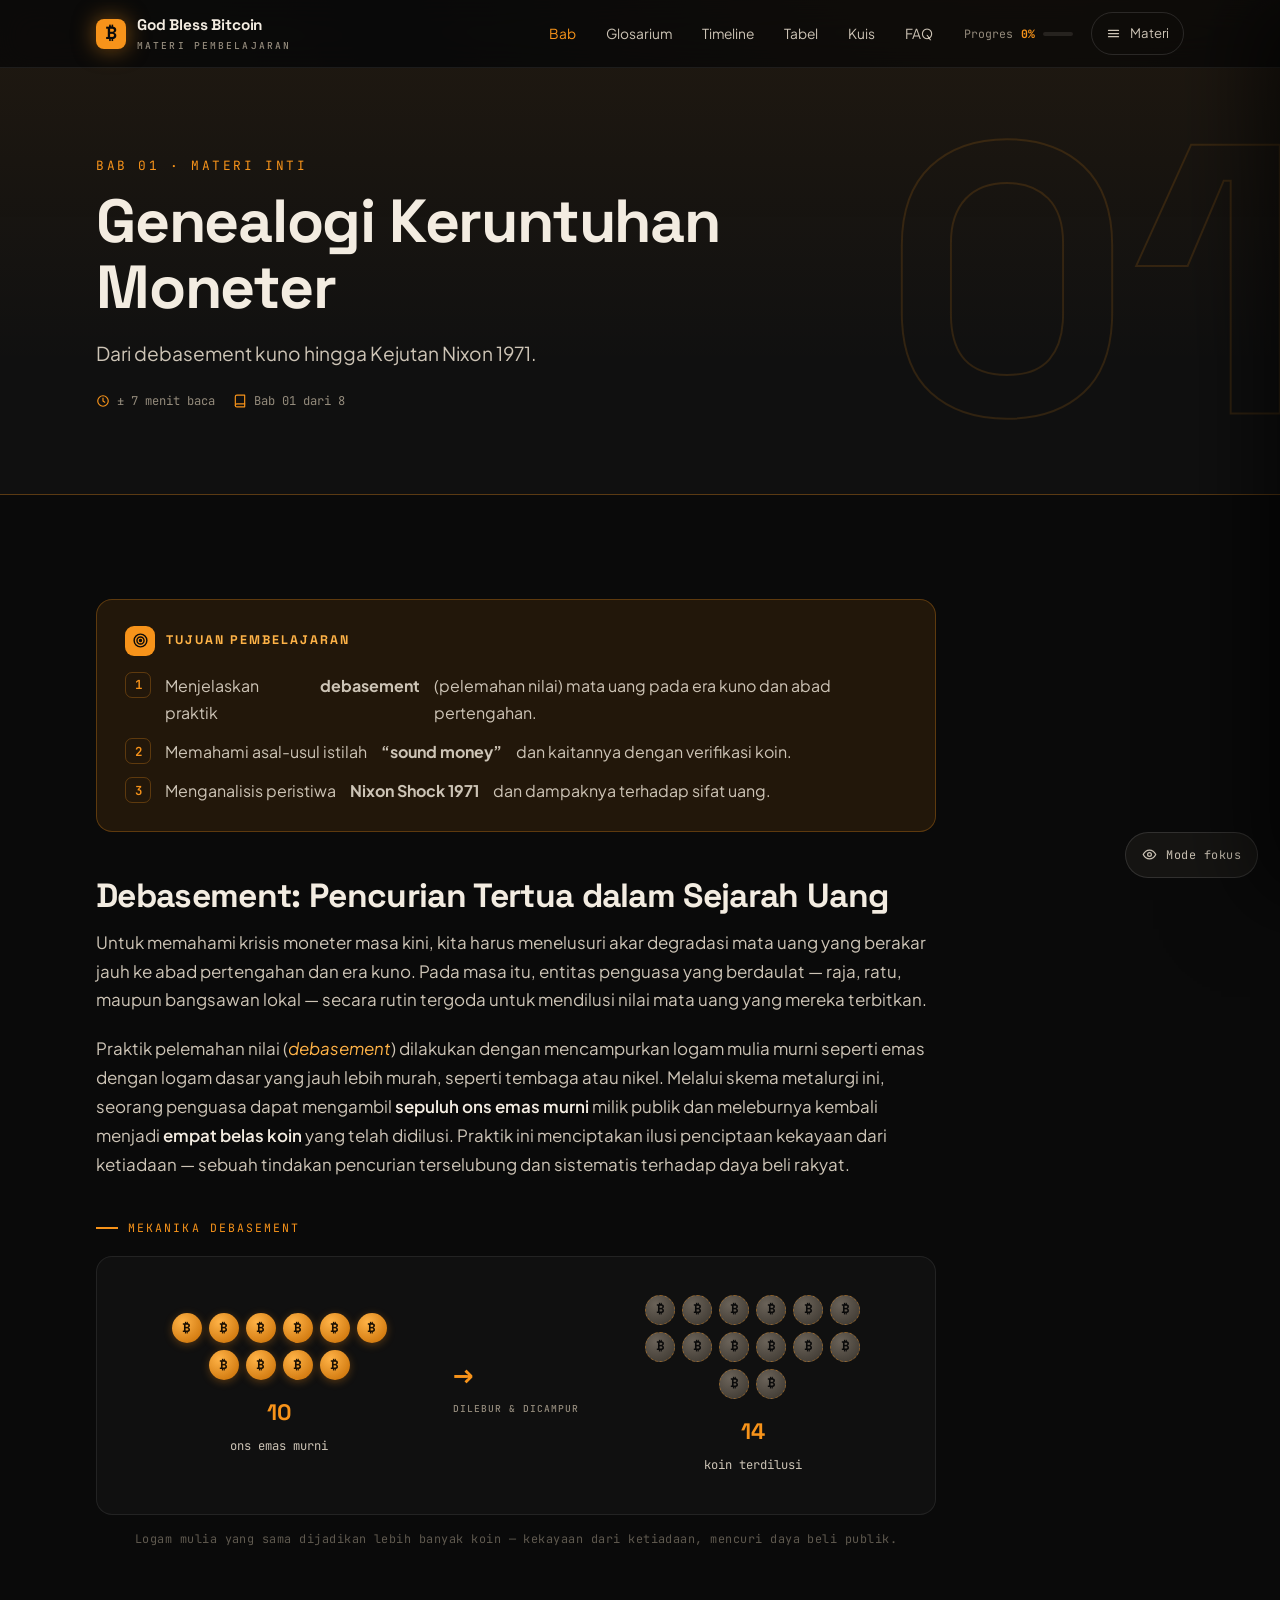
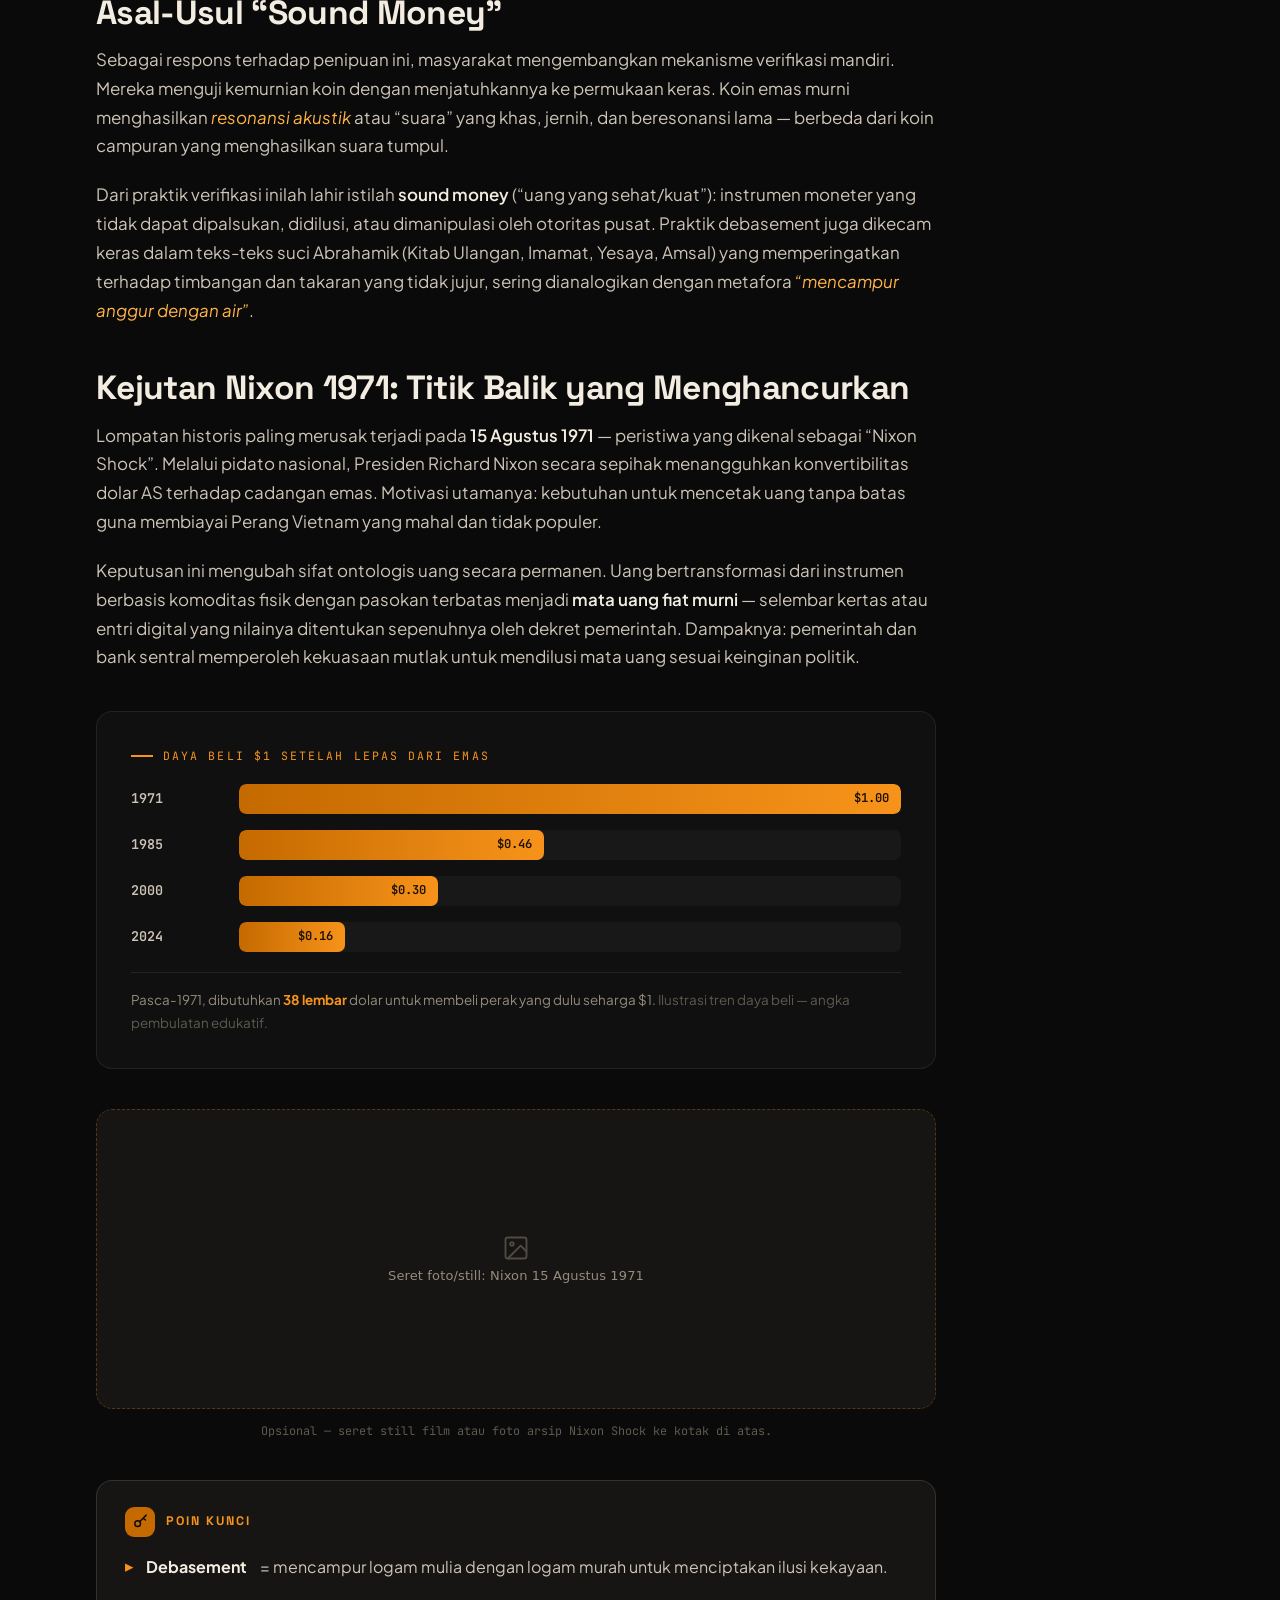
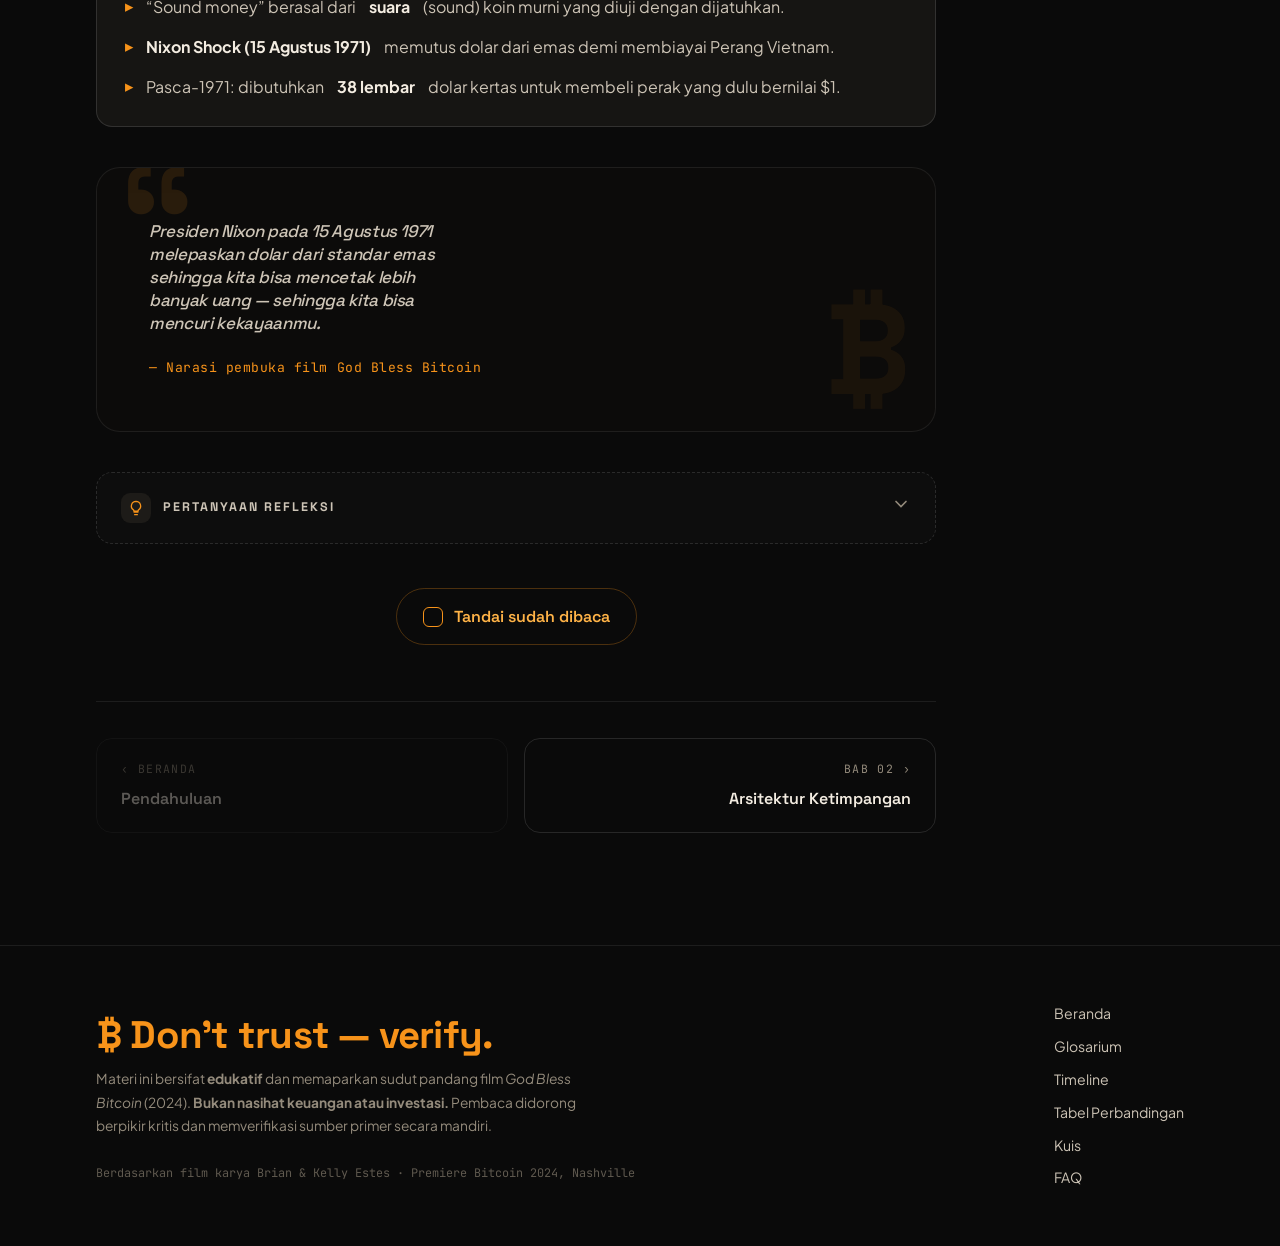
==== commit 16eb7d0f: "feat: tambah favicon Bitcoin + perbaiki tampilan slot gambar di tema gelap - Favicon ₿ (kotak oranye" ====
--- a/bab-1.html
+++ b/bab-1.html
@@ -9,6 +9,9 @@
 <link rel="preconnect" href="https://fonts.googleapis.com" />
 <link rel="preconnect" href="https://fonts.gstatic.com" crossorigin />
 <link href="https://fonts.googleapis.com/css2?family=Space+Grotesk:wght@400;500;600;700&family=Plus+Jakarta+Sans:ital,wght@0,400;0,500;0,600;0,700;1,400;1,500&family=JetBrains+Mono:wght@400;500;600&display=swap" rel="stylesheet" />
+<link rel="icon" href="assets/favicon.svg" type="image/svg+xml" />
+<link rel="icon" type="image/png" sizes="32x32" href="assets/favicon-32.png" />
+<link rel="apple-touch-icon" href="assets/icon-180.png" />
 <link rel="stylesheet" href="assets/styles.css" />
 <link rel="stylesheet" href="assets/diagrams.css" />
 </head>
--- a/assets/diagrams.css
+++ b/assets/diagrams.css
@@ -196,8 +196,13 @@
 .imgslot image-slot { width: 100%; display: block; }
 .imgslot figcaption { margin-top: 12px; font-family: var(--font-mono); font-size: 0.74rem; color: var(--text-faint); text-align: center; }
 
-/* image-slot base look (dark themed) */
-image-slot { --is-bg: var(--bg-2); border-radius: var(--radius); }
+/* image-slot base look (dark themed).
+   The web component hard-codes a light-bg empty state, but exposes ::part()
+   hooks — style those so the placeholder/ring/frame read on the dark page. */
+image-slot { border-radius: var(--radius); }
+image-slot::part(frame) { background: var(--bg-2); }
+image-slot::part(ring)  { border-color: var(--orange-line); }
+image-slot::part(empty) { color: var(--text-muted); }
 
 /* --------------------------------------------- homepage "what's inside" */
 .inside { display: grid; grid-template-columns: repeat(auto-fit, minmax(160px, 1fr)); gap: 14px; }
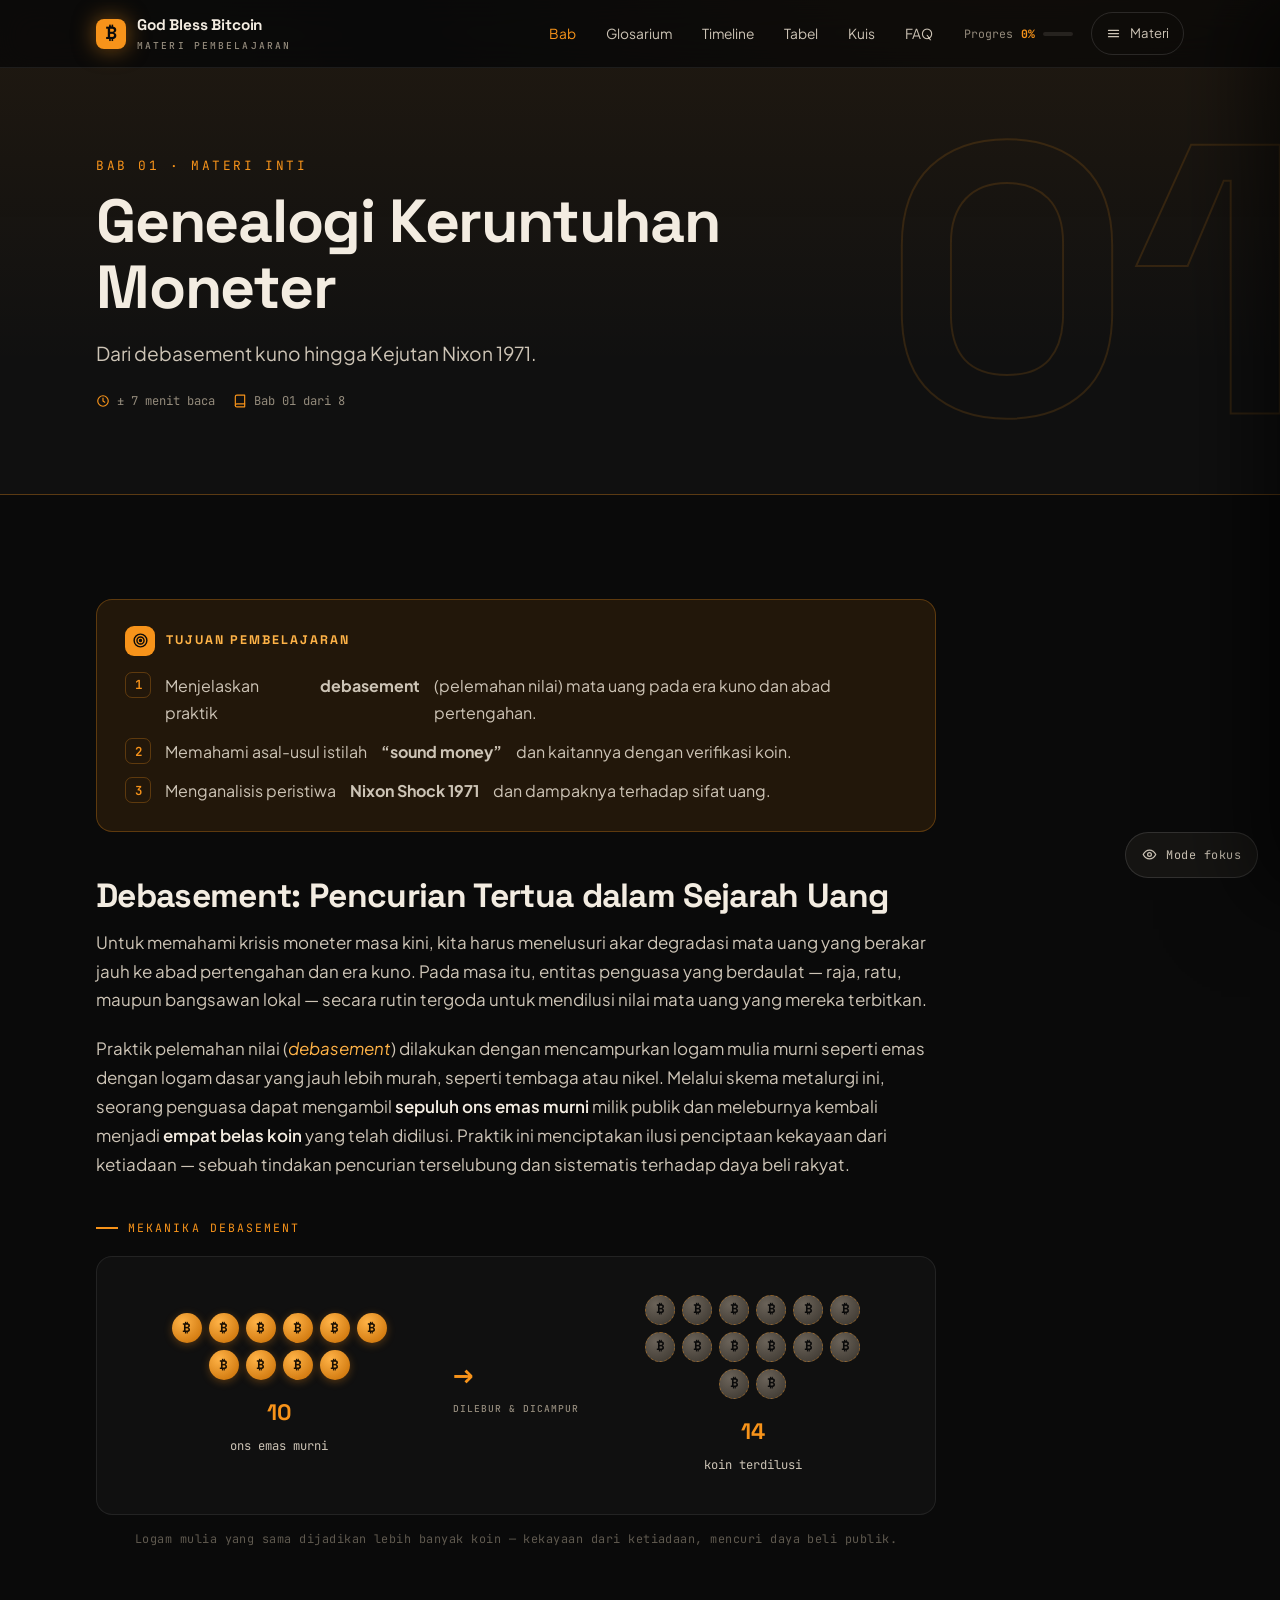
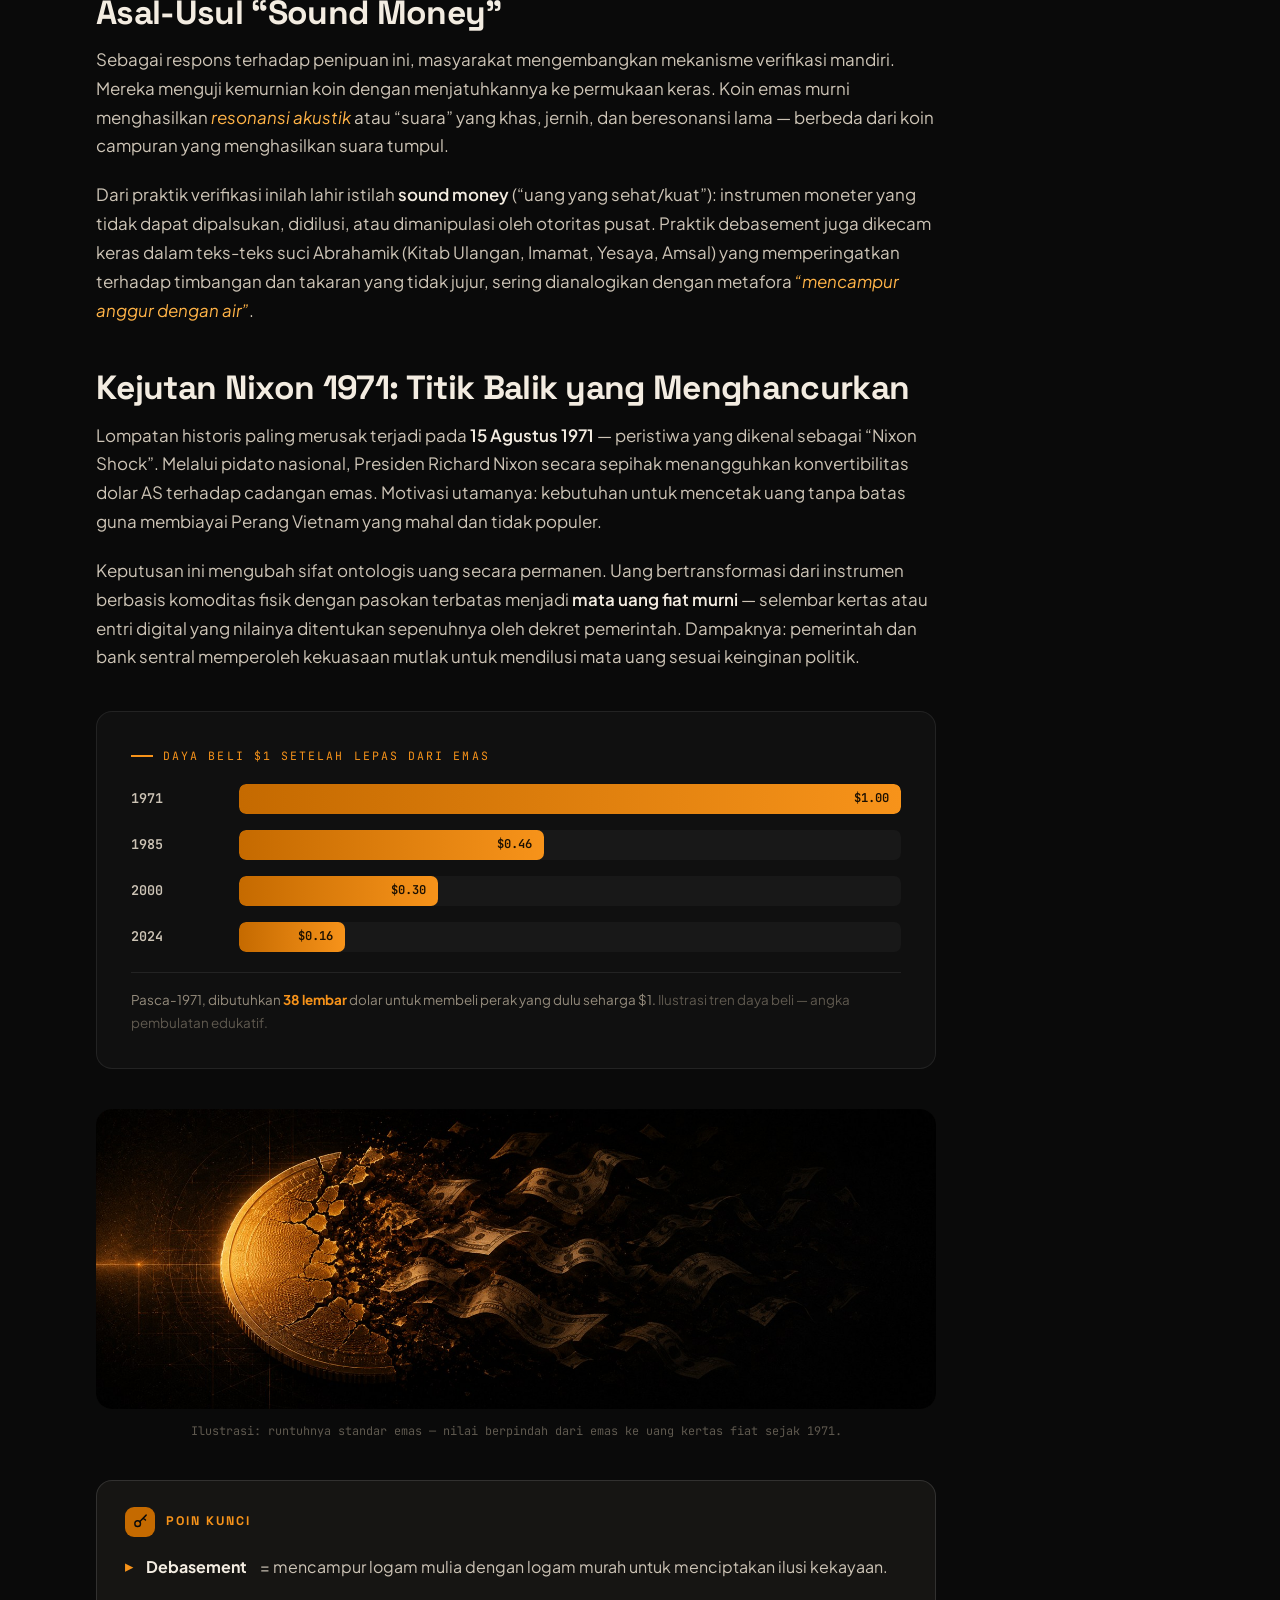
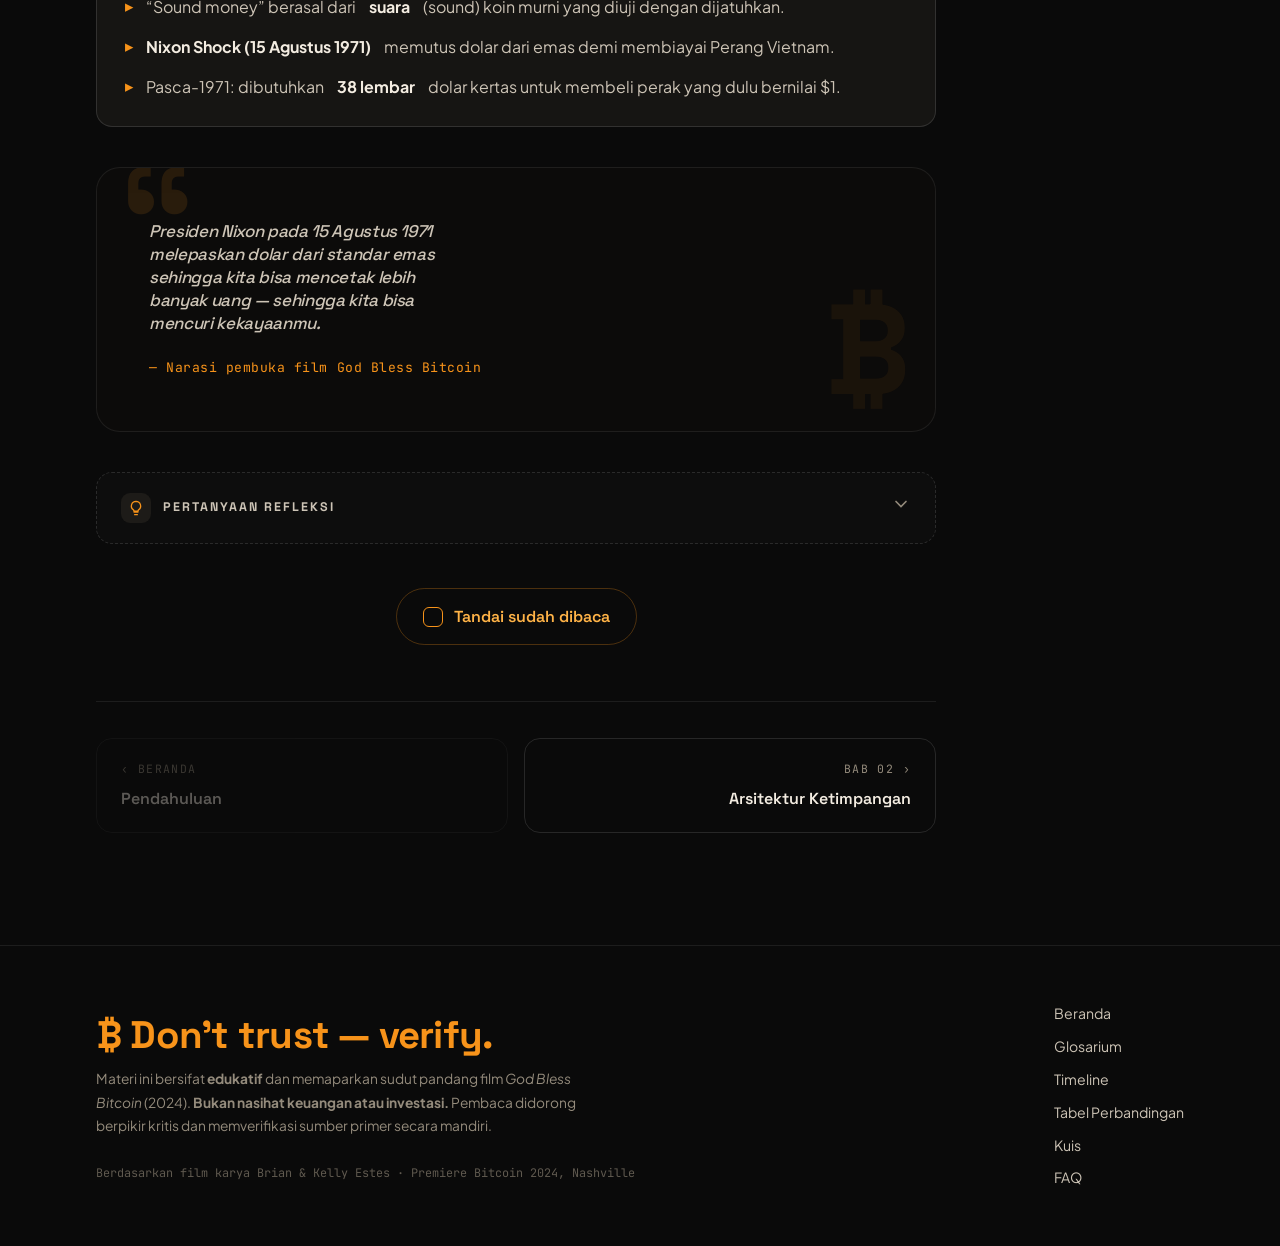
==== commit fa98bc5f: "feat: pasang ilustrasi Bab 1 (Nixon Shock) & Bab 5 (HAM) ke image-slot - assets/img/bab1-nixon-1971." ====
--- a/bab-1.html
+++ b/bab-1.html
@@ -6,6 +6,21 @@
 <meta name="viewport" content="width=device-width, initial-scale=1.0" />
 <title>Bab 01: Genealogi Keruntuhan Moneter — God Bless Bitcoin</title>
 <meta name="description" content="Dari debasement kuno hingga Kejutan Nixon 1971." />
+<link rel="canonical" href="https://god-bless-bitcoin.vercel.app/bab-1.html" />
+<meta name="theme-color" content="#0A0A0A" />
+<meta property="og:type" content="article" />
+<meta property="og:site_name" content="God Bless Bitcoin" />
+<meta property="og:locale" content="id_ID" />
+<meta property="og:title" content="Bab 01: Genealogi Keruntuhan Moneter" />
+<meta property="og:description" content="Dari debasement kuno hingga Kejutan Nixon 1971." />
+<meta property="og:url" content="https://god-bless-bitcoin.vercel.app/bab-1.html" />
+<meta property="og:image" content="https://god-bless-bitcoin.vercel.app/assets/og-image.png" />
+<meta property="og:image:width" content="1200" />
+<meta property="og:image:height" content="630" />
+<meta name="twitter:card" content="summary_large_image" />
+<meta name="twitter:title" content="Bab 01: Genealogi Keruntuhan Moneter" />
+<meta name="twitter:description" content="Dari debasement kuno hingga Kejutan Nixon 1971." />
+<meta name="twitter:image" content="https://god-bless-bitcoin.vercel.app/assets/og-image.png" />
 <link rel="preconnect" href="https://fonts.googleapis.com" />
 <link rel="preconnect" href="https://fonts.gstatic.com" crossorigin />
 <link href="https://fonts.googleapis.com/css2?family=Space+Grotesk:wght@400;500;600;700&family=Plus+Jakarta+Sans:ital,wght@0,400;0,500;0,600;0,700;1,400;1,500&family=JetBrains+Mono:wght@400;500;600&display=swap" rel="stylesheet" />
@@ -106,8 +121,8 @@
         </figure>
 
         <figure class="imgslot" data-reveal>
-          <image-slot id="bab1-nixon" style="height:300px" shape="rounded" radius="16" placeholder="Seret foto/still: Nixon 15 Agustus 1971"></image-slot>
-          <figcaption>Opsional — seret still film atau foto arsip Nixon Shock ke kotak di atas.</figcaption>
+          <image-slot id="bab1-nixon" src="assets/img/bab1-nixon-1971.jpg" style="height:300px" shape="rounded" radius="16" placeholder="Seret foto/still: Nixon 15 Agustus 1971"></image-slot>
+          <figcaption>Ilustrasi: runtuhnya standar emas — nilai berpindah dari emas ke uang kertas fiat sejak 1971.</figcaption>
         </figure>
 
         <div class="callout c-key">
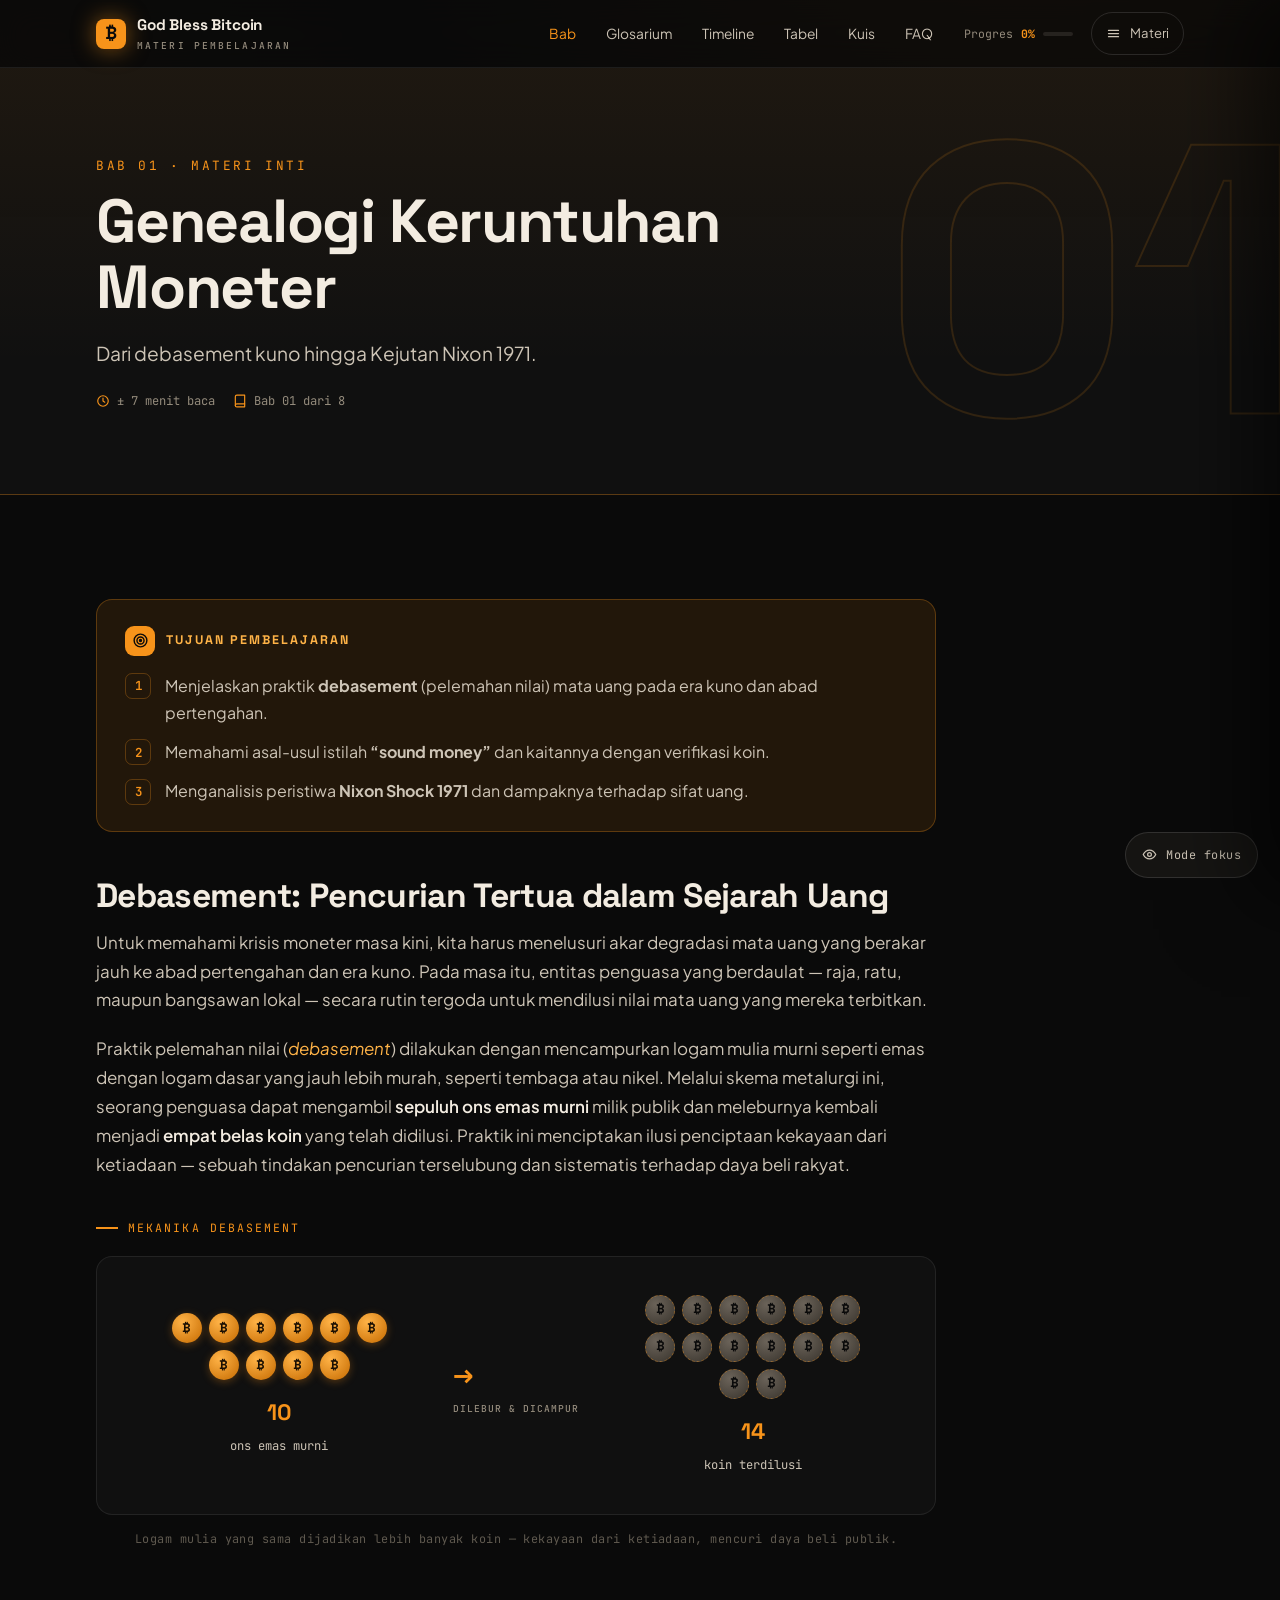
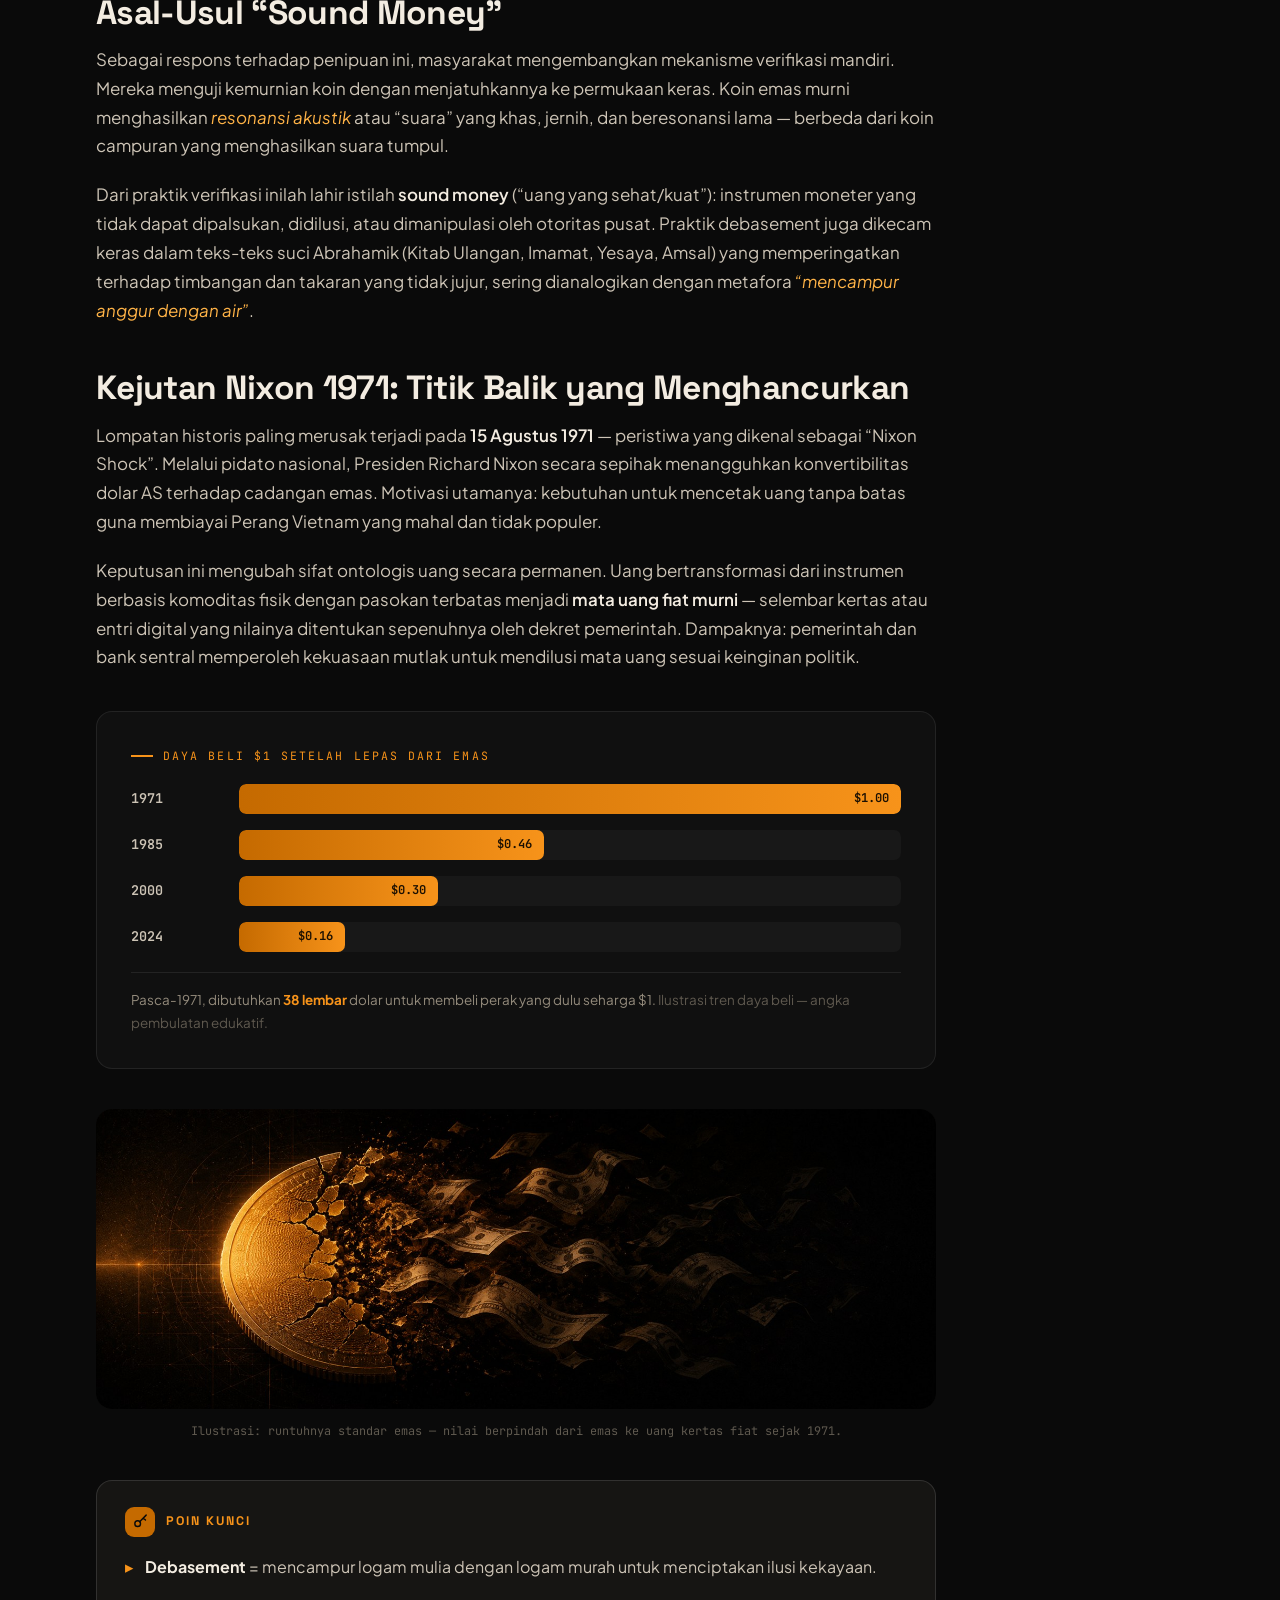
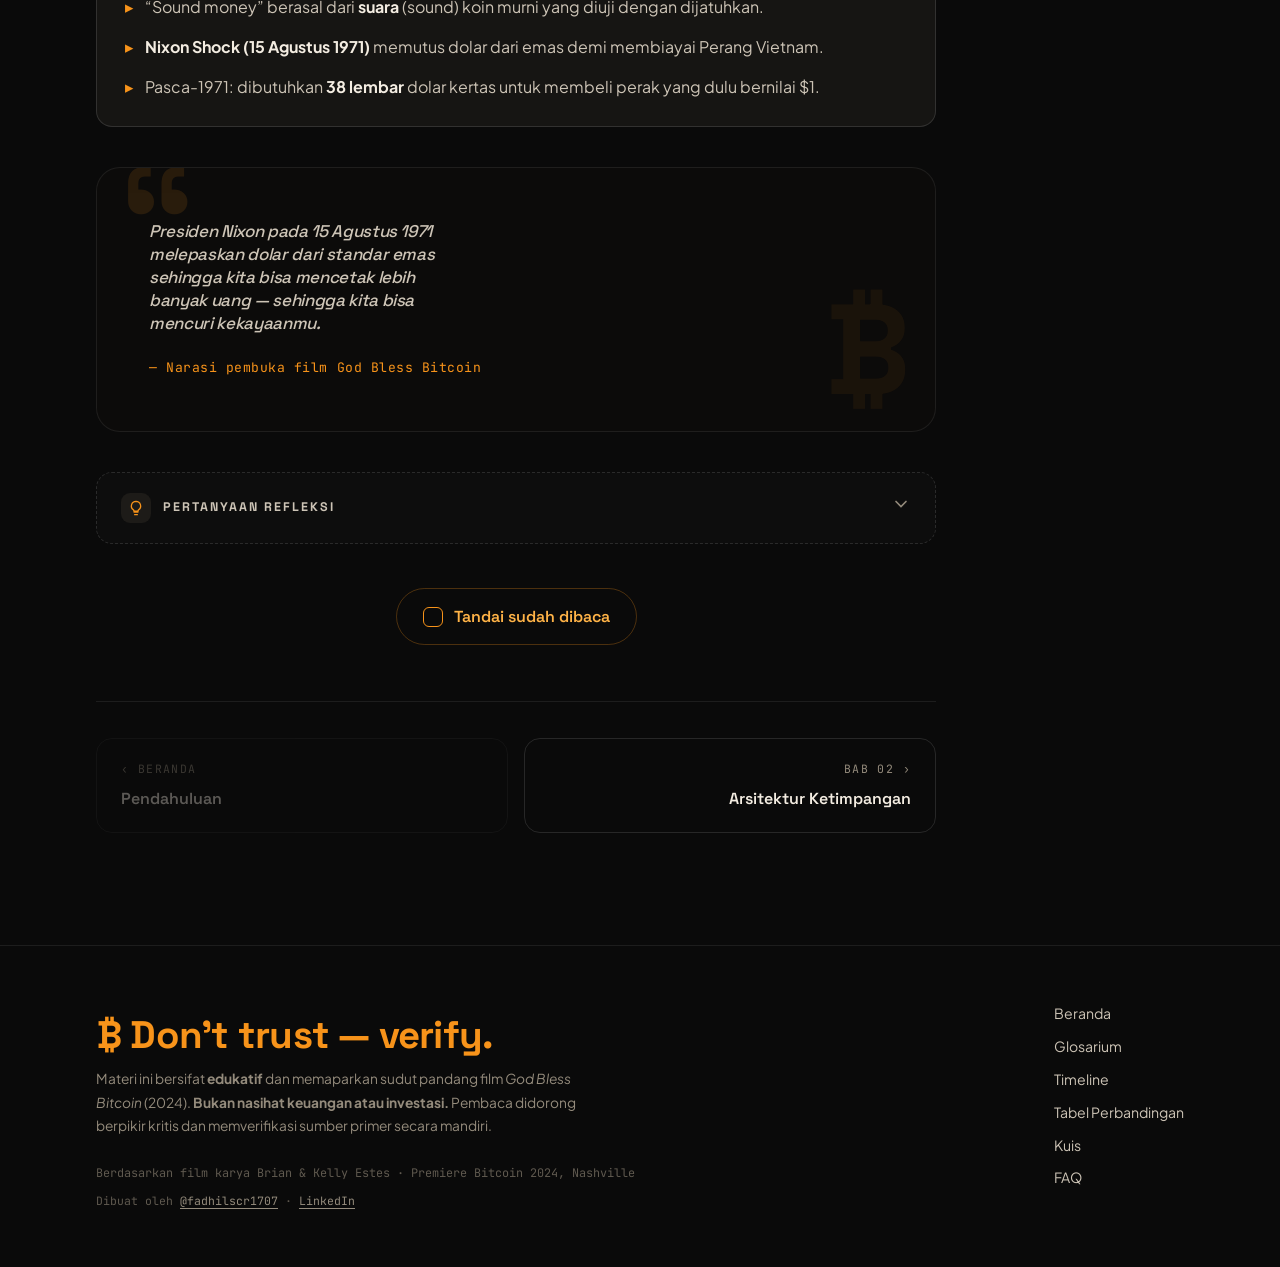
==== commit 7ab17bb0: "fix: rapikan layout callout, icon loker, tambah kredit footer - Perbaiki bug flex pada .c-obj li dan" ====
--- a/bab-1.html
+++ b/bab-1.html
@@ -1,4 +1,4 @@
-<!DOCTYPE html>
+﻿<!DOCTYPE html>
 <html lang="id">
 <head>
 <script>document.documentElement.classList.add('js');</script>
@@ -175,6 +175,7 @@
       <div class="foot__tag btc">₿ Don't trust — verify.</div>
       <p class="foot__disc">Materi ini bersifat <strong>edukatif</strong> dan memaparkan sudut pandang film <em>God Bless Bitcoin</em> (2024). <strong>Bukan nasihat keuangan atau investasi.</strong> Pembaca didorong berpikir kritis dan memverifikasi sumber primer secara mandiri.</p>
       <p class="foot__cred">Berdasarkan film karya Brian &amp; Kelly Estes · Premiere Bitcoin 2024, Nashville</p>
+      <p class="foot__made">Dibuat oleh <a href="https://www.instagram.com/fadhilscr1707" target="_blank" rel="noopener noreferrer">@fadhilscr1707</a> &middot; <a href="https://www.linkedin.com/in/fadhilmuhammadhafizd" target="_blank" rel="noopener noreferrer">LinkedIn</a></p>
     </div>
     <nav class="foot__links" aria-label="Tautan kaki">
       <a href="index.html">Beranda</a>
--- a/assets/styles.css
+++ b/assets/styles.css
@@ -287,16 +287,16 @@
 .c-obj .callout__title { color: var(--orange-bright); }
 .c-obj .ic { background: var(--orange); color: #0A0A0A; }
 .c-obj ol { list-style: none; counter-reset: o; display: grid; gap: 12px; }
-.c-obj li { counter-increment: o; display: flex; gap: 14px; color: var(--text-soft); }
-.c-obj li::before { content: counter(o); font-family: var(--font-mono); font-size: 0.78rem; font-weight: 600; color: var(--orange); border: 1px solid var(--orange-line); border-radius: 7px; width: 26px; height: 26px; display: grid; place-items: center; flex: none; }
+.c-obj li { counter-increment: o; position: relative; padding-left: 40px; color: var(--text-soft); line-height: 1.7; }
+.c-obj li::before { content: counter(o); font-family: var(--font-mono); font-size: 0.78rem; font-weight: 600; color: var(--orange); border: 1px solid var(--orange-line); border-radius: 7px; width: 26px; height: 26px; display: grid; place-items: center; position: absolute; left: 0; top: 0.1em; }
 
 /* key points — dark accent */
 .c-key { background: var(--bg-2); border: 1px solid var(--line-2); }
 .c-key .callout__title { color: var(--orange); }
 .c-key .ic { background: var(--orange-dark); color: #0A0A0A; }
 .c-key ul { list-style: none; display: grid; gap: 13px; }
-.c-key li { display: flex; gap: 13px; color: var(--text-soft); }
-.c-key li::before { content: "▸"; color: var(--orange); font-size: 1.05rem; line-height: 1.5; flex: none; }
+.c-key li { position: relative; padding-left: 20px; color: var(--text-soft); }
+.c-key li::before { content: "▸"; color: var(--orange); font-size: 1.05rem; line-height: 1.7; position: absolute; left: 0; top: 0; }
 .c-key li b, .c-key li strong { color: var(--text); }
 
 /* quote block */
@@ -476,6 +476,9 @@
 .foot__tag { font-family: var(--font-display); font-weight: 700; font-size: clamp(1.4rem, 4vw, 2.4rem); color: var(--orange); letter-spacing: -0.02em; }
 .foot__disc { max-width: 52ch; font-size: 0.86rem; color: var(--text-muted); }
 .foot__cred { font-family: var(--font-mono); font-size: 0.74rem; color: var(--text-faint); margin-top: 26px; }
+.foot__made { font-family: var(--font-mono); font-size: 0.72rem; color: var(--text-faint); margin-top: 8px; }
+.foot__made a { color: var(--text-muted); text-decoration: underline; text-underline-offset: 3px; transition: color 0.2s; }
+.foot__made a:hover { color: var(--orange); }
 .foot__links { display: flex; flex-direction: column; gap: 9px; }
 .foot__links a { font-size: 0.88rem; color: var(--text-soft); }
 .foot__links a:hover { color: var(--orange); }
--- a/assets/diagrams.css
+++ b/assets/diagrams.css
@@ -122,7 +122,7 @@
 .locker { display: grid; grid-template-columns: 1fr 1fr; gap: 16px; }
 .lock { background: var(--bg-1); border: 1px solid var(--line); border-radius: var(--radius); padding: 26px 24px; }
 .lock.priv { border-color: var(--orange-line); }
-.lock__top { display: flex; align-items: center; gap: 12px; margin-bottom: 14px; }
+.lock__top { display: flex; align-items: flex-start; gap: 12px; margin-bottom: 14px; }
 .lock__ic { width: 42px; height: 42px; border-radius: 11px; display: grid; place-items: center; background: var(--bg-3); color: var(--orange); flex: none; }
 .lock.priv .lock__ic { background: var(--orange); color: #0a0a0a; }
 .lock__ic svg { width: 21px; height: 21px; }
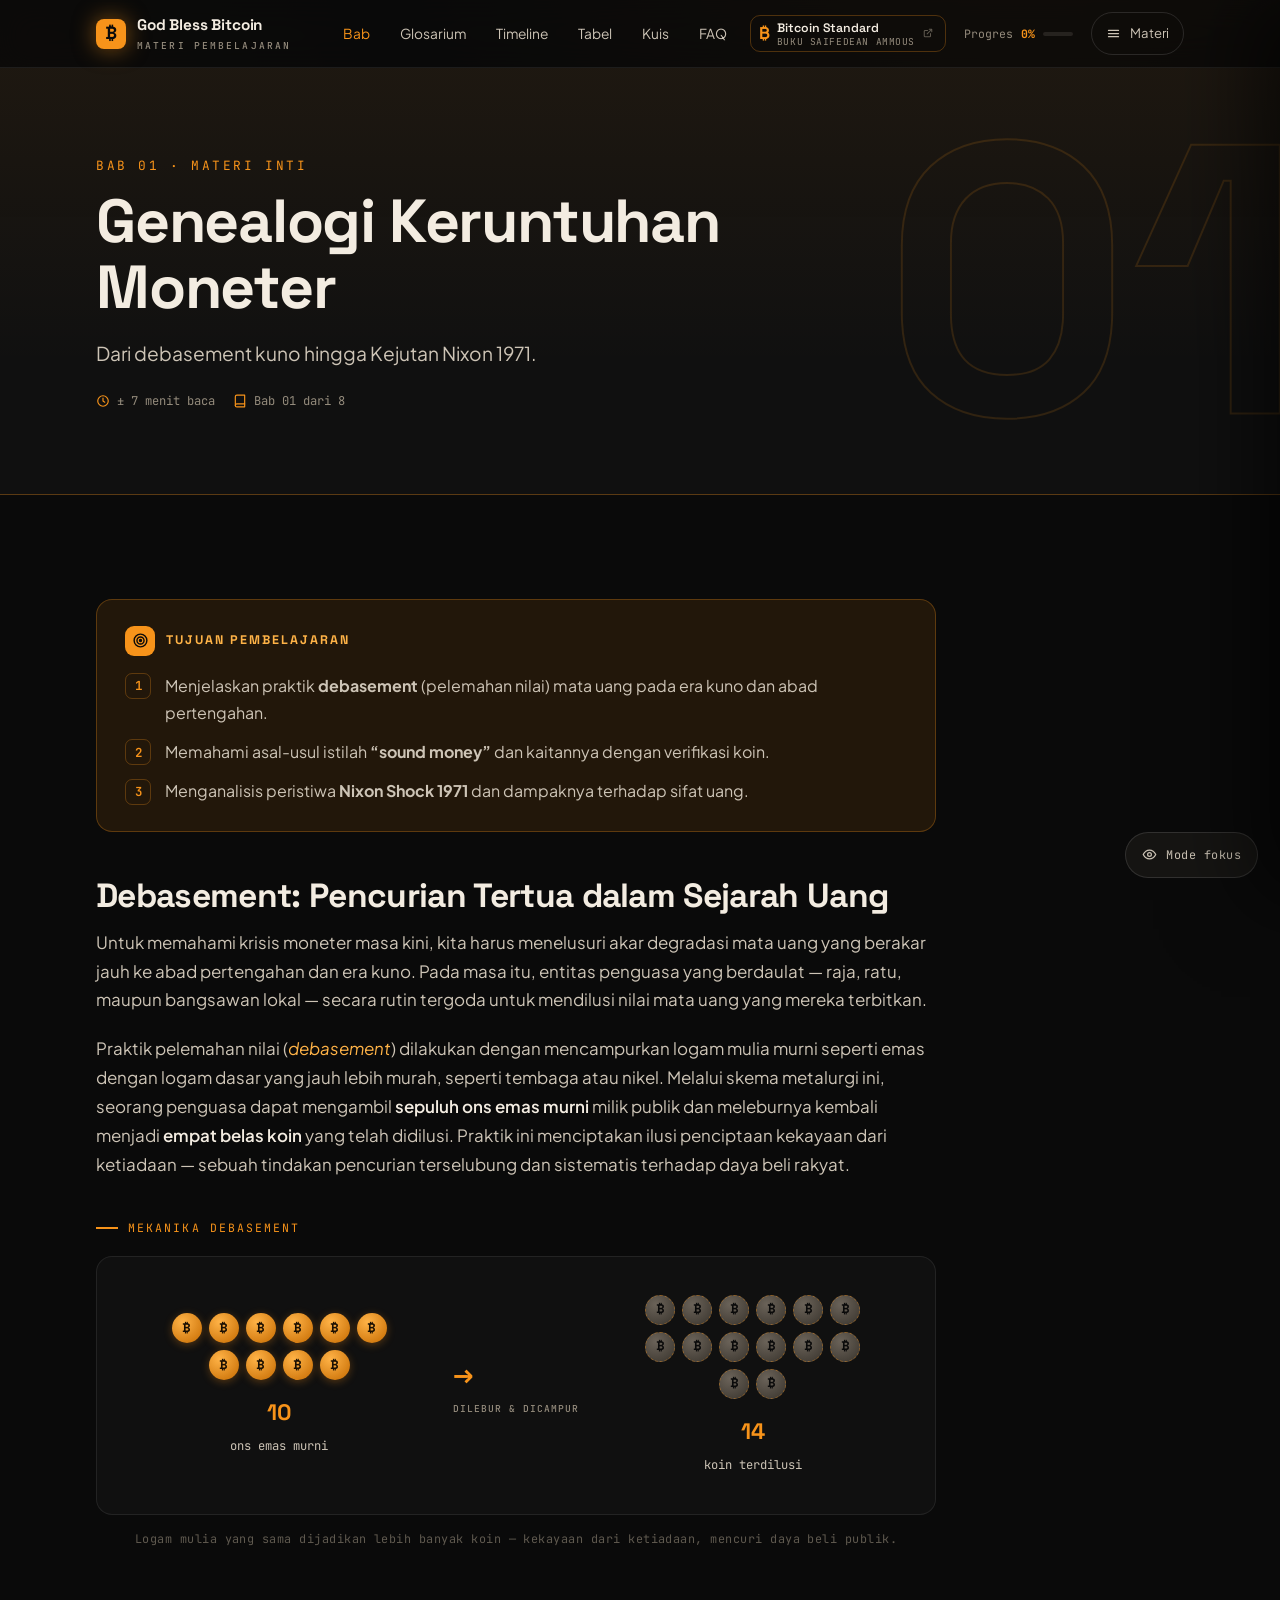
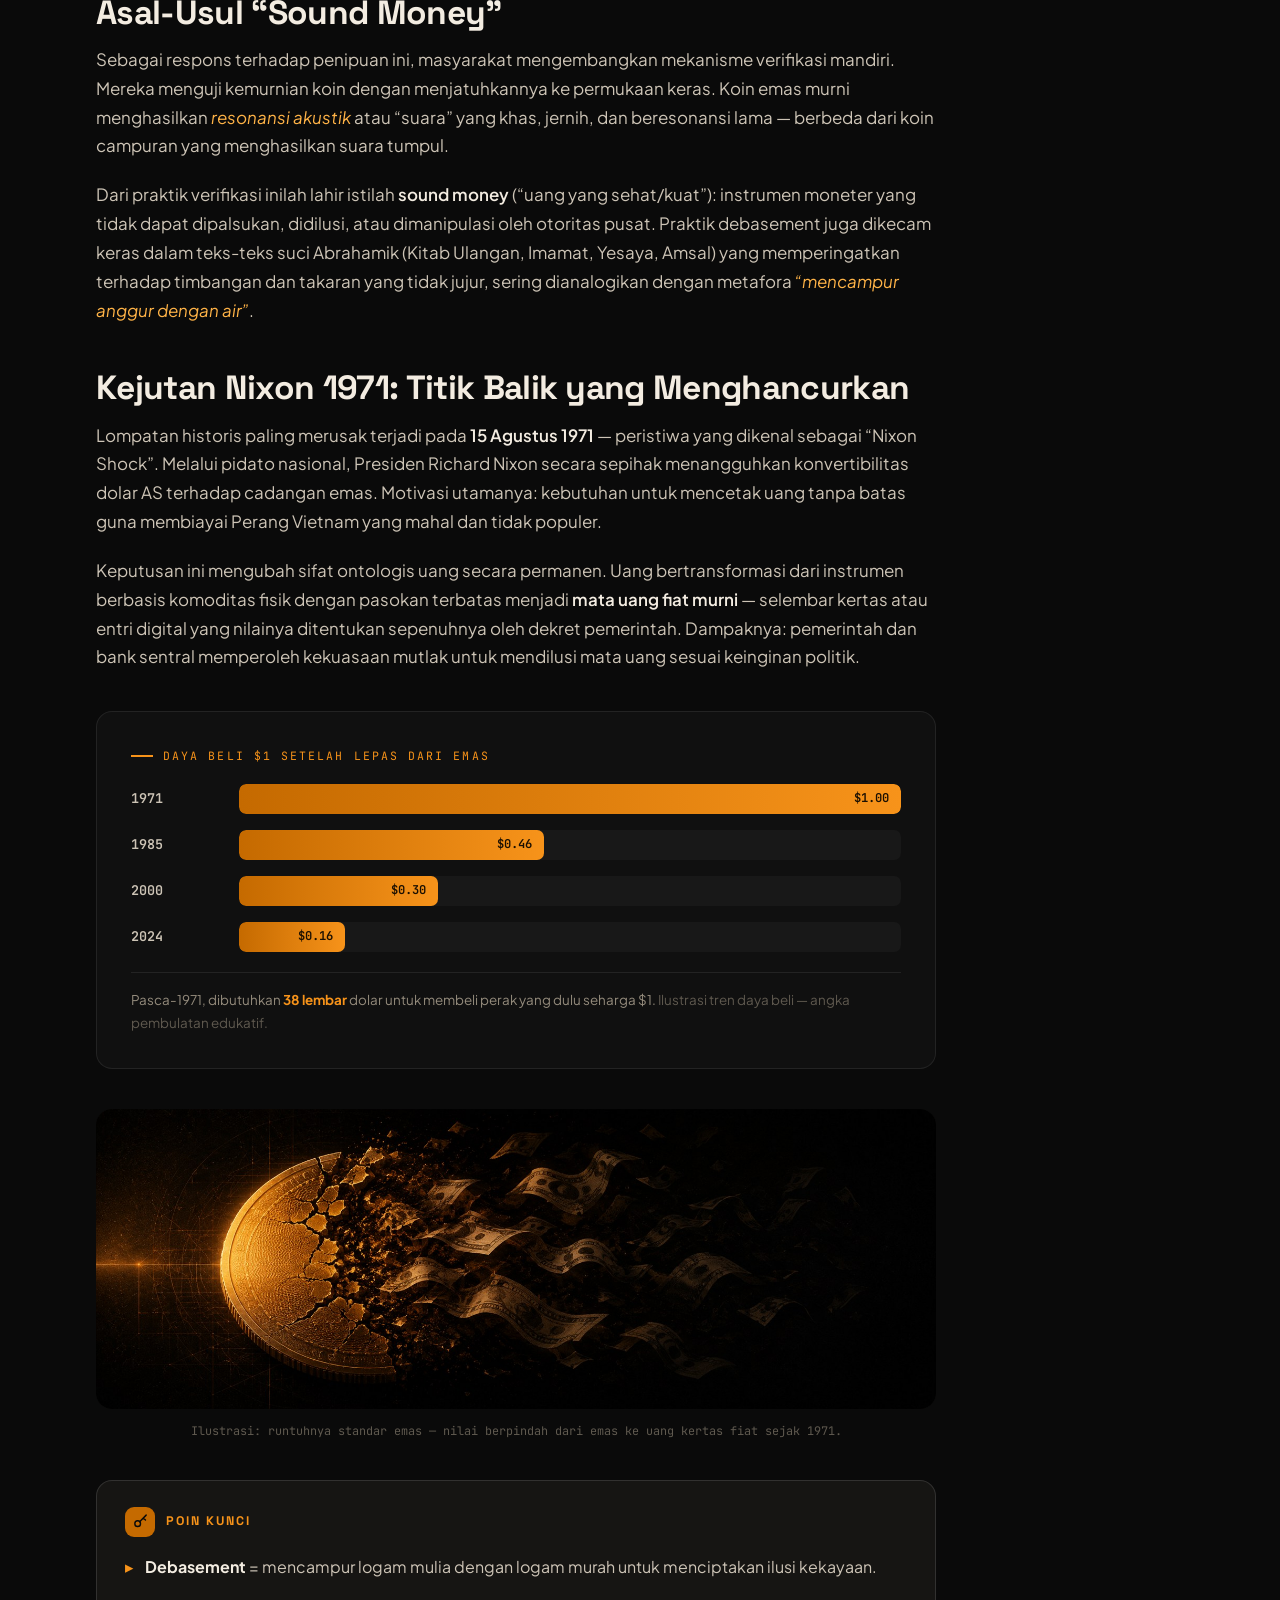
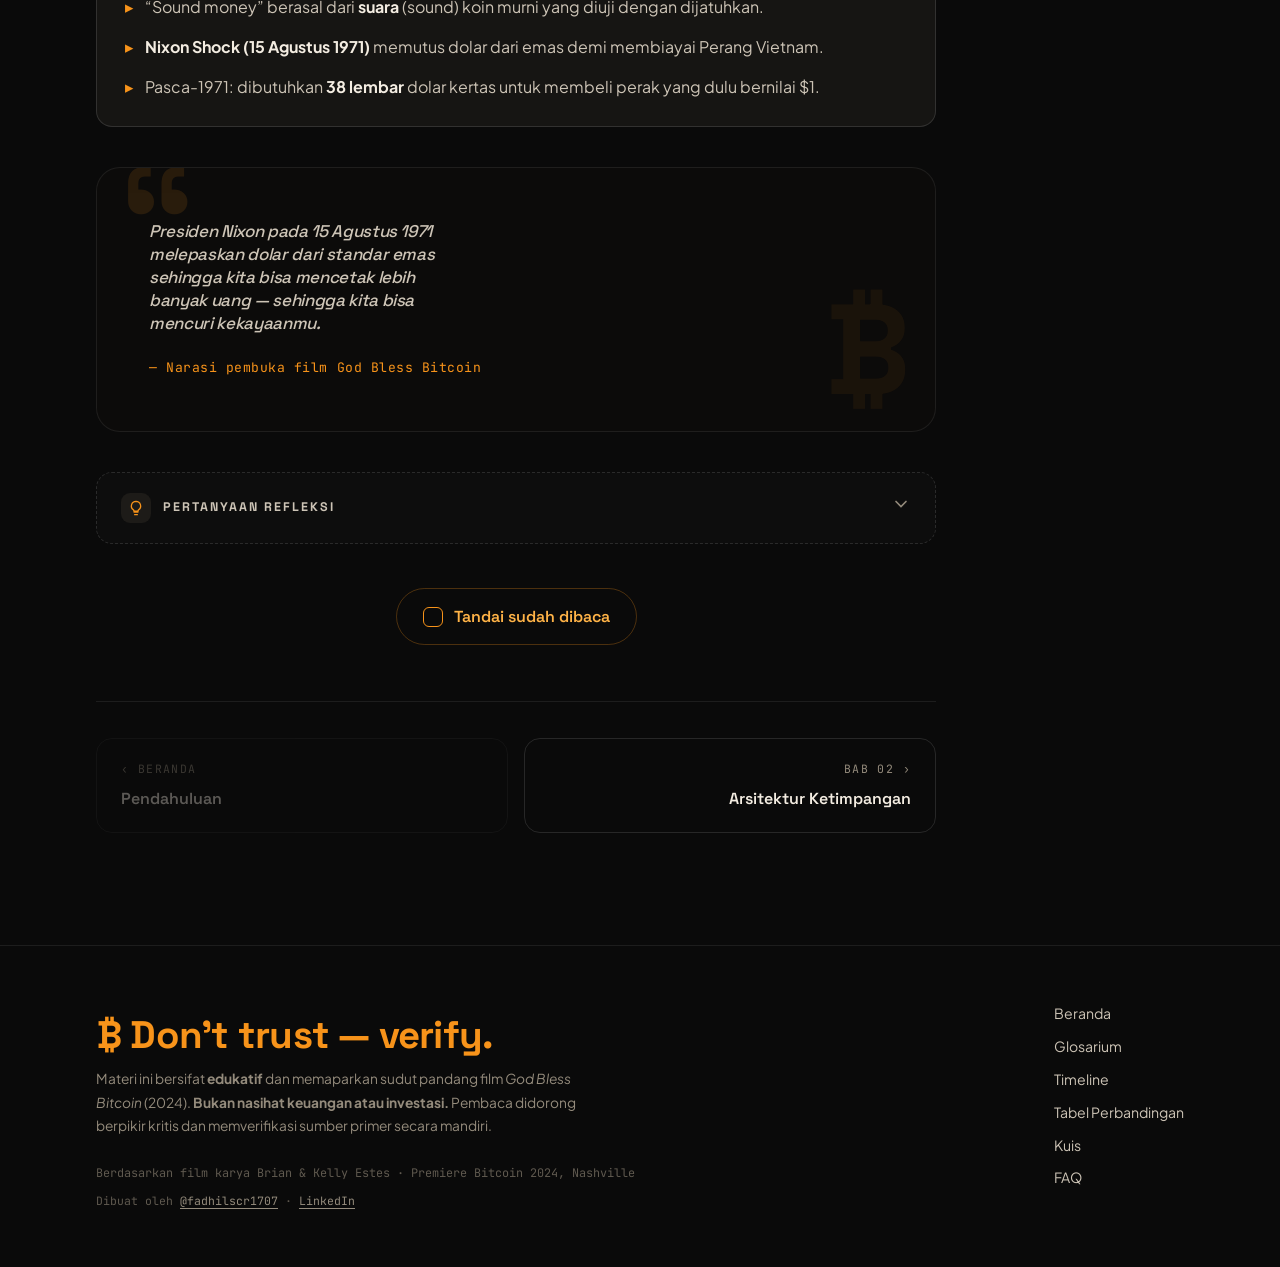
==== commit 4b3e43a0: "feat: tambah penghubung ke The Bitcoin Standard di navbar & drawer - Semua 14 halaman: nav pill oran" ====
--- a/bab-1.html
+++ b/bab-1.html
@@ -46,6 +46,7 @@
       <a class="nav__link" href="tabel.html">Tabel</a>
       <a class="nav__link" href="kuis.html">Kuis</a>
       <a class="nav__link" href="faq.html">FAQ</a>
+      <a class="nav__xlink" href="https://bitcoin-standard-one.vercel.app" target="_blank" rel="noopener noreferrer"><span class="nav__xl-ico">&#x20BF;</span><span><span class="nav__xl-name">Bitcoin Standard</span><span class="nav__xl-sub">Buku Saifedean Ammous</span></span><svg class="nav__xl-ext" viewBox="0 0 24 24" width="10" height="10" fill="none" stroke="currentColor" stroke-width="2.5" stroke-linecap="round" stroke-linejoin="round"><path d="M18 13v6a2 2 0 01-2 2H5a2 2 0 01-2-2V8a2 2 0 012-2h6M15 3h6v6M10 14L21 3"/></svg></a>
     </nav>
     <span class="nav__progress">Progres <b>0%</b><span class="nav__dot"><i></i></span></span>
     <button class="menu-btn" data-open-menu aria-label="Buka daftar materi">
--- a/assets/styles.css
+++ b/assets/styles.css
@@ -140,6 +140,13 @@
 }
 .nav__link:hover { color: var(--text); background: rgba(255,255,255,0.05); }
 .nav__link.is-active { color: var(--orange); }
+/* cross-site nav pill */
+.nav__xlink { display: flex; align-items: center; gap: 7px; padding: 5px 12px 5px 8px; margin-left: 6px; border: 1px solid var(--orange-line); border-radius: 10px; text-decoration: none; transition: border-color .2s, background .2s; white-space: nowrap; }
+.nav__xlink:hover { border-color: var(--orange); background: var(--orange-tint); }
+.nav__xl-ico { font-size: 1rem; font-weight: 700; color: var(--orange); line-height: 1; flex: none; }
+.nav__xl-name { display: block; font-family: var(--font-display); font-size: 0.77rem; font-weight: 600; color: var(--text); line-height: 1.25; }
+.nav__xl-sub { display: block; font-family: var(--font-mono); font-size: 0.6rem; color: var(--text-muted); text-transform: uppercase; letter-spacing: 0.06em; line-height: 1; margin-top: 1px; }
+.nav__xl-ext { flex: none; color: var(--text-faint); margin-left: 1px; }
 .nav__progress { font-family: var(--font-mono); font-size: 0.72rem; color: var(--text-muted); display: flex; align-items: center; gap: 8px; }
 .nav__progress b { color: var(--orange); }
 .nav__dot { width: 30px; height: 4px; border-radius: 9px; background: #26231f; overflow: hidden; }
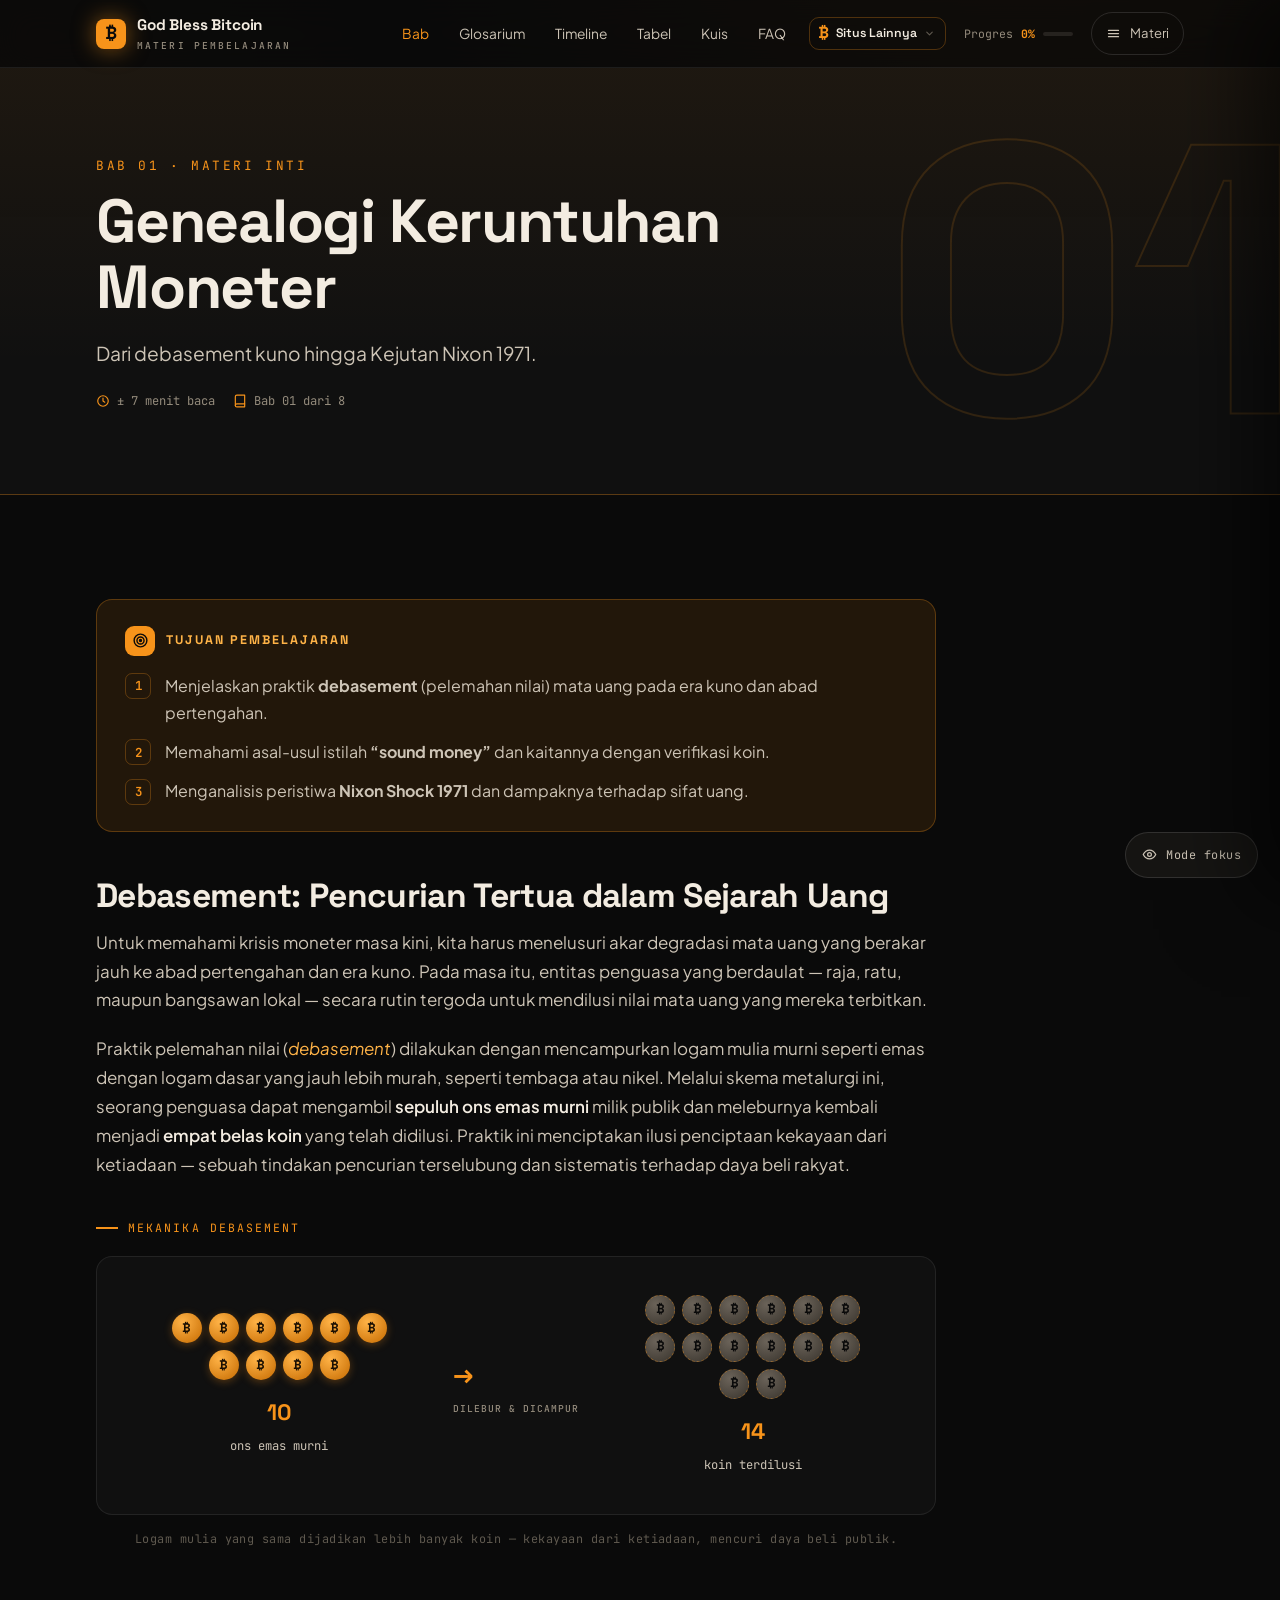
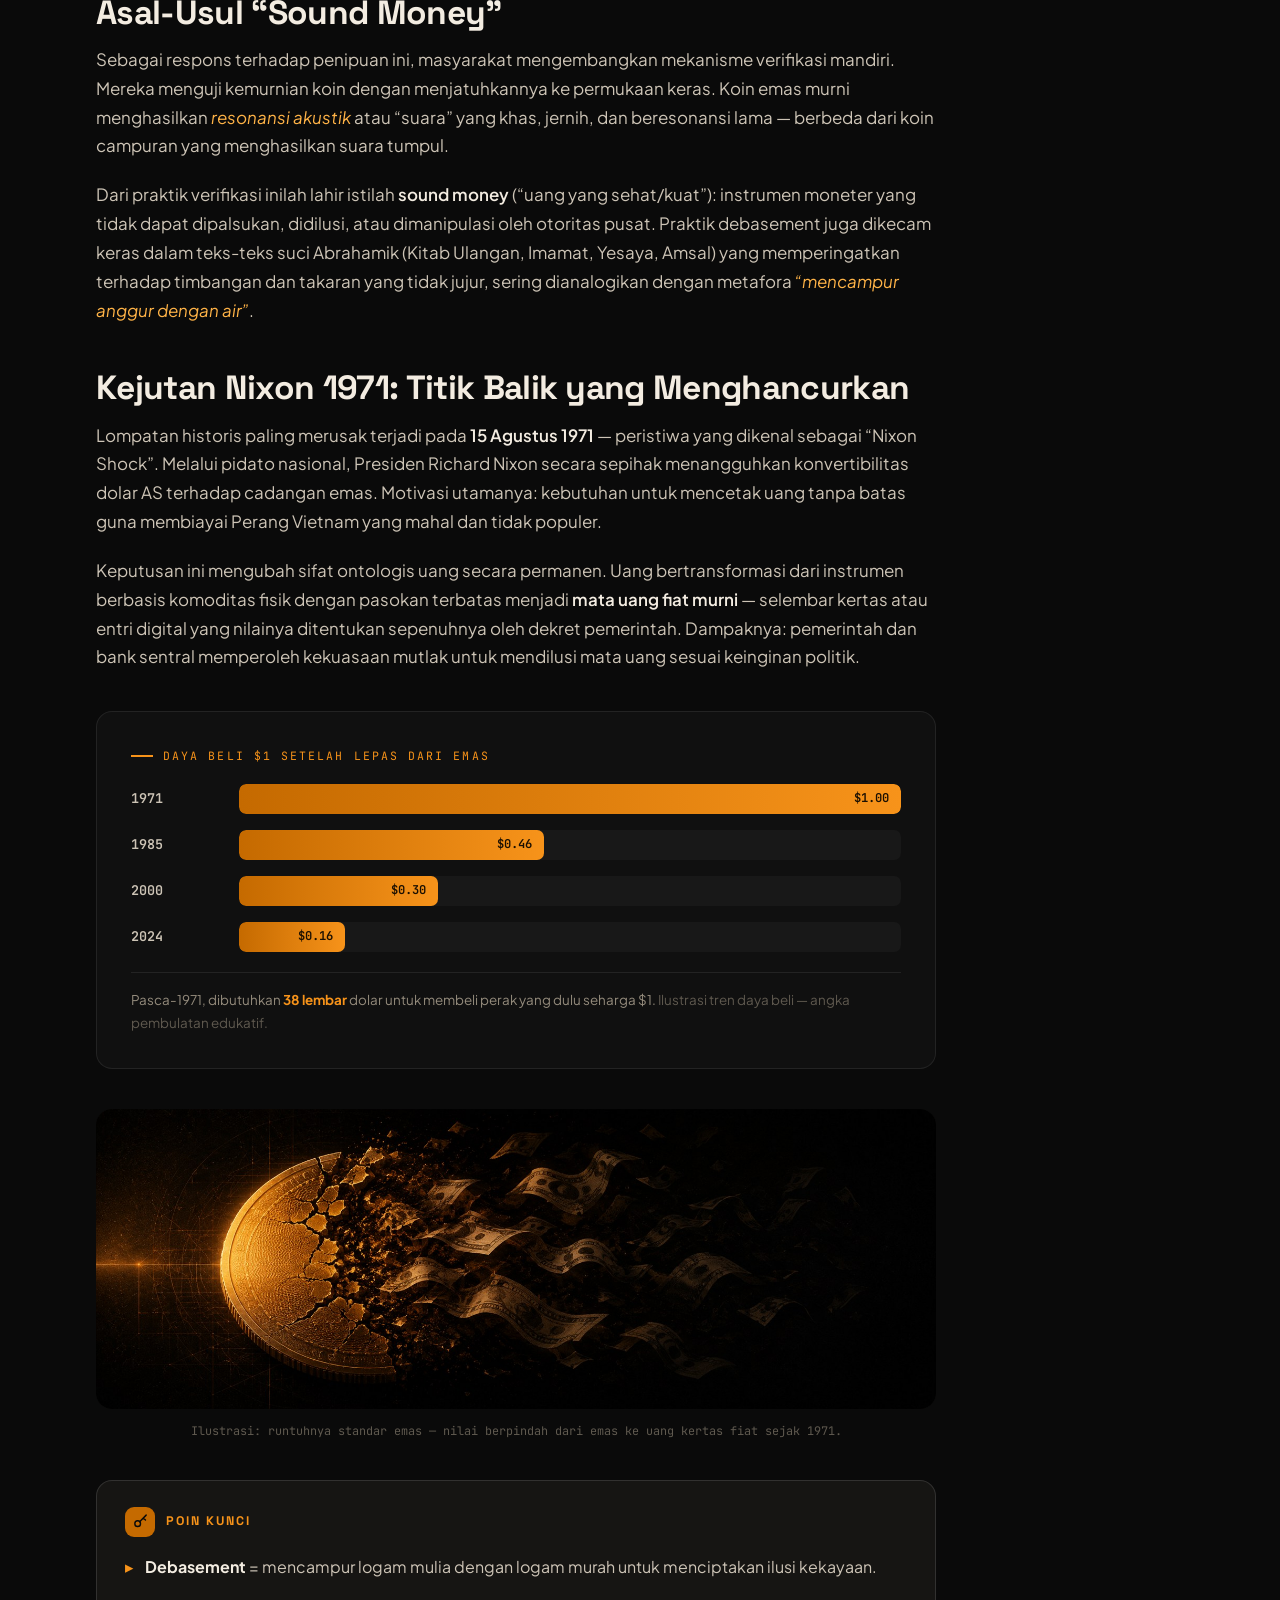
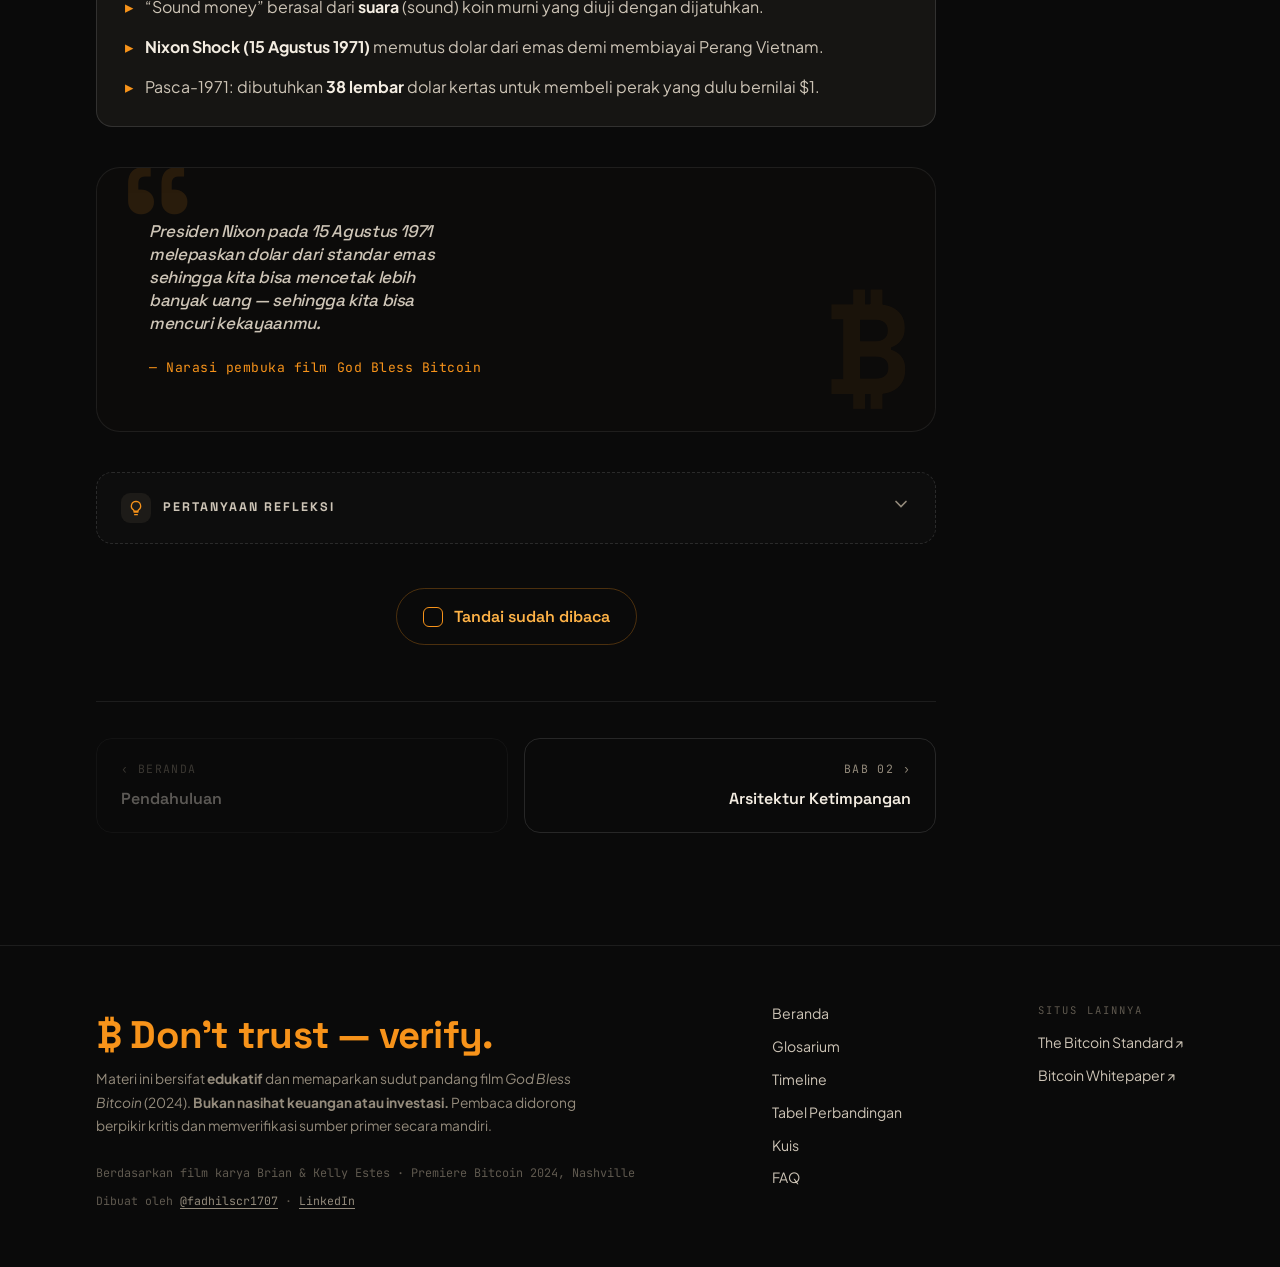
==== commit e032daeb: "feat: ganti link Bitcoin Standard dengan dropdown Situs Lainnya (3 situs)" ====
--- a/bab-1.html
+++ b/bab-1.html
@@ -1,4 +1,4 @@
-﻿<!DOCTYPE html>
+<!DOCTYPE html>
 <html lang="id">
 <head>
 <script>document.documentElement.classList.add('js');</script>
@@ -46,7 +46,7 @@
       <a class="nav__link" href="tabel.html">Tabel</a>
       <a class="nav__link" href="kuis.html">Kuis</a>
       <a class="nav__link" href="faq.html">FAQ</a>
-      <a class="nav__xlink" href="https://bitcoin-standard-one.vercel.app" target="_blank" rel="noopener noreferrer"><span class="nav__xl-ico">&#x20BF;</span><span><span class="nav__xl-name">Bitcoin Standard</span><span class="nav__xl-sub">Buku Saifedean Ammous</span></span><svg class="nav__xl-ext" viewBox="0 0 24 24" width="10" height="10" fill="none" stroke="currentColor" stroke-width="2.5" stroke-linecap="round" stroke-linejoin="round"><path d="M18 13v6a2 2 0 01-2 2H5a2 2 0 01-2-2V8a2 2 0 012-2h6M15 3h6v6M10 14L21 3"/></svg></a>
+      <div class="nav__xdrop" data-xdrop><button class="nav__xdrop-btn" type="button" aria-haspopup="true" aria-expanded="false"><span class="nav__xl-ico">&#x20BF;</span><span>Situs Lainnya</span><svg class="nav__xdrop-chev" viewBox="0 0 24 24" width="11" height="11" fill="none" stroke="currentColor" stroke-width="2.5" stroke-linecap="round" stroke-linejoin="round"><path d="M6 9l6 6 6-6"/></svg></button><div class="nav__xdrop-panel"><a class="nav__xdrop-item" href="https://bitcoin-standard-one.vercel.app" target="_blank" rel="noopener noreferrer"><span class="nav__xl-ico">&#x20BF;</span><span><span class="nav__xl-name">The Bitcoin Standard</span><span class="nav__xl-sub">Buku Saifedean Ammous</span></span><svg class="nav__xl-ext" viewBox="0 0 24 24" width="10" height="10" fill="none" stroke="currentColor" stroke-width="2.5" stroke-linecap="round" stroke-linejoin="round"><path d="M18 13v6a2 2 0 01-2 2H5a2 2 0 01-2-2V8a2 2 0 012-2h6M15 3h6v6M10 14L21 3"/></svg></a><a class="nav__xdrop-item" href="https://bitcoin-whitepaper-two.vercel.app" target="_blank" rel="noopener noreferrer"><span class="nav__xl-ico">&#x20BF;</span><span><span class="nav__xl-name">Bitcoin Whitepaper</span><span class="nav__xl-sub">Whitepaper Satoshi Nakamoto</span></span><svg class="nav__xl-ext" viewBox="0 0 24 24" width="10" height="10" fill="none" stroke="currentColor" stroke-width="2.5" stroke-linecap="round" stroke-linejoin="round"><path d="M18 13v6a2 2 0 01-2 2H5a2 2 0 01-2-2V8a2 2 0 012-2h6M15 3h6v6M10 14L21 3"/></svg></a></div></div>
     </nav>
     <span class="nav__progress">Progres <b>0%</b><span class="nav__dot"><i></i></span></span>
     <button class="menu-btn" data-open-menu aria-label="Buka daftar materi">
@@ -186,6 +186,13 @@
       <a href="kuis.html">Kuis</a>
       <a href="faq.html">FAQ</a>
     </nav>
+    <div class="foot__xcol">
+      <div class="foot__heading">Situs Lainnya</div>
+      <nav class="foot__links" aria-label="Situs terkait">
+        <a href="https://bitcoin-standard-one.vercel.app" target="_blank" rel="noopener noreferrer">The Bitcoin Standard ↗</a>
+        <a href="https://bitcoin-whitepaper-two.vercel.app" target="_blank" rel="noopener noreferrer">Bitcoin Whitepaper ↗</a>
+      </nav>
+    </div>
   </div>
 </footer>
 <button class="focus-fab" id="focusFab" aria-label="Mode fokus baca">
--- a/assets/styles.css
+++ b/assets/styles.css
@@ -140,9 +140,16 @@
 }
 .nav__link:hover { color: var(--text); background: rgba(255,255,255,0.05); }
 .nav__link.is-active { color: var(--orange); }
-/* cross-site nav pill */
-.nav__xlink { display: flex; align-items: center; gap: 7px; padding: 5px 12px 5px 8px; margin-left: 6px; border: 1px solid var(--orange-line); border-radius: 10px; text-decoration: none; transition: border-color .2s, background .2s; white-space: nowrap; }
-.nav__xlink:hover { border-color: var(--orange); background: var(--orange-tint); }
+/* cross-site nav dropdown */
+.nav__xdrop { position: relative; margin-left: 6px; }
+.nav__xdrop-btn { display: flex; align-items: center; gap: 7px; padding: 5px 10px 5px 8px; border: 1px solid var(--orange-line); border-radius: 10px; background: transparent; font-family: var(--font-display); font-size: 0.77rem; font-weight: 600; color: var(--text); cursor: pointer; transition: border-color .2s, background .2s; white-space: nowrap; }
+.nav__xdrop-btn:hover, .nav__xdrop.is-open .nav__xdrop-btn { border-color: var(--orange); background: var(--orange-tint); }
+.nav__xdrop-chev { flex: none; color: var(--text-faint); transition: transform .2s; }
+.nav__xdrop.is-open .nav__xdrop-chev { transform: rotate(180deg); }
+.nav__xdrop-panel { position: absolute; top: calc(100% + 8px); right: 0; min-width: 230px; background: var(--bg-2); border: 1px solid var(--line-2); border-radius: var(--radius-sm); box-shadow: 0 20px 48px -16px rgba(0,0,0,.7); padding: 6px; display: flex; flex-direction: column; gap: 2px; opacity: 0; visibility: hidden; transform: translateY(-6px); transition: opacity .15s, transform .15s, visibility .15s; z-index: 200; }
+.nav__xdrop.is-open .nav__xdrop-panel { opacity: 1; visibility: visible; transform: translateY(0); }
+.nav__xdrop-item { display: flex; align-items: center; gap: 9px; padding: 9px 10px; border-radius: 8px; text-decoration: none; transition: background .15s; }
+.nav__xdrop-item:hover { background: var(--orange-tint); }
 .nav__xl-ico { font-size: 1rem; font-weight: 700; color: var(--orange); line-height: 1; flex: none; }
 .nav__xl-name { display: block; font-family: var(--font-display); font-size: 0.77rem; font-weight: 600; color: var(--text); line-height: 1.25; }
 .nav__xl-sub { display: block; font-family: var(--font-mono); font-size: 0.6rem; color: var(--text-muted); text-transform: uppercase; letter-spacing: 0.06em; line-height: 1; margin-top: 1px; }
@@ -489,6 +496,20 @@
 .foot__links { display: flex; flex-direction: column; gap: 9px; }
 .foot__links a { font-size: 0.88rem; color: var(--text-soft); }
 .foot__links a:hover { color: var(--orange); }
+.foot__xcol { display: flex; flex-direction: column; }
+.foot__heading { font-family: var(--font-mono); font-size: 0.66rem; letter-spacing: 0.2em; text-transform: uppercase; color: var(--text-faint); margin-bottom: 11px; }
+
+/* ============================================================ YOUTUBE EMBED */
+.yt-embed { margin-top: 36px; }
+.yt-wrap {
+  position: relative; width: 100%; aspect-ratio: 16 / 9;
+  border-radius: var(--radius-lg); overflow: hidden;
+  border: 1px solid var(--line-2);
+  box-shadow: 0 0 0 1px var(--orange-line), 0 32px 72px -24px rgba(0,0,0,0.8);
+}
+.yt-wrap iframe { position: absolute; inset: 0; width: 100%; height: 100%; border: none; }
+.yt-note { display: flex; align-items: center; gap: 8px; margin-top: 14px; font-family: var(--font-mono); font-size: 0.72rem; color: var(--text-faint); }
+.yt-note svg { flex: none; }
 
 /* floating ₿ glyph motion */
 @keyframes floatY {
